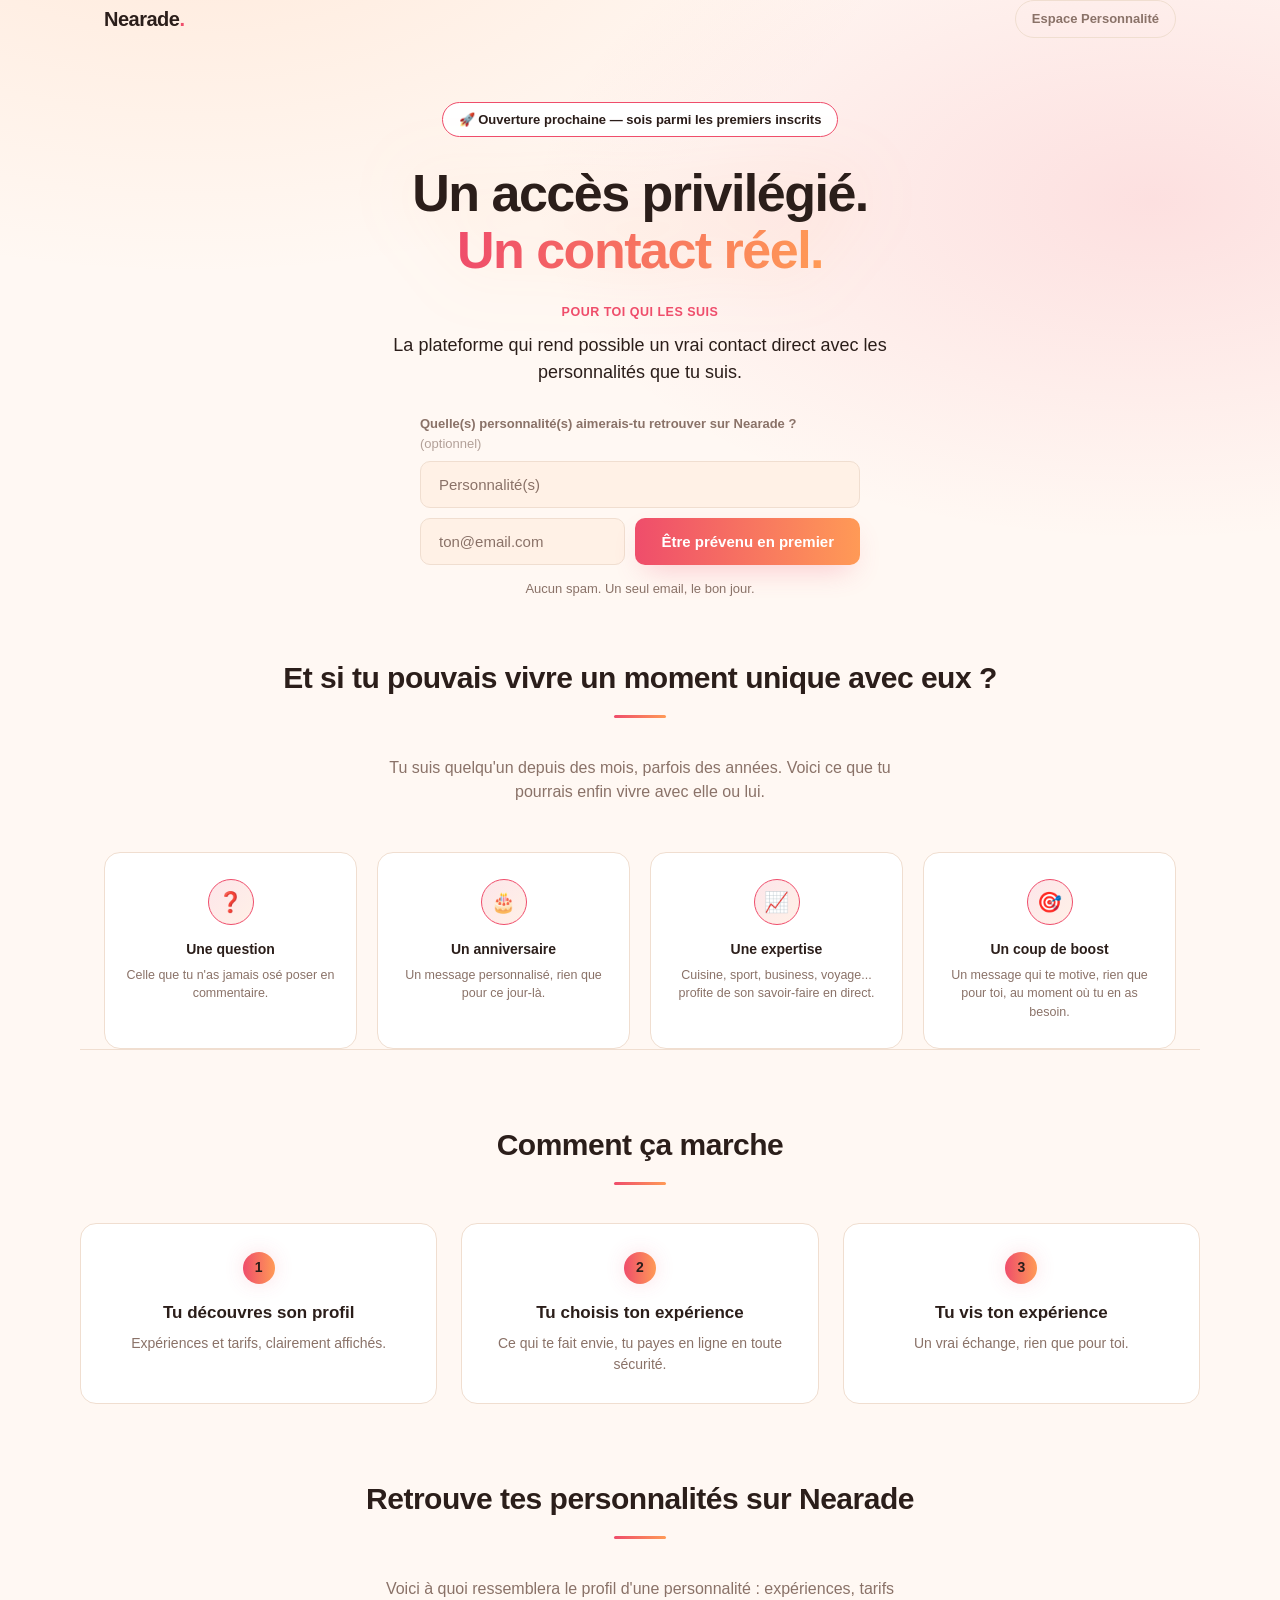
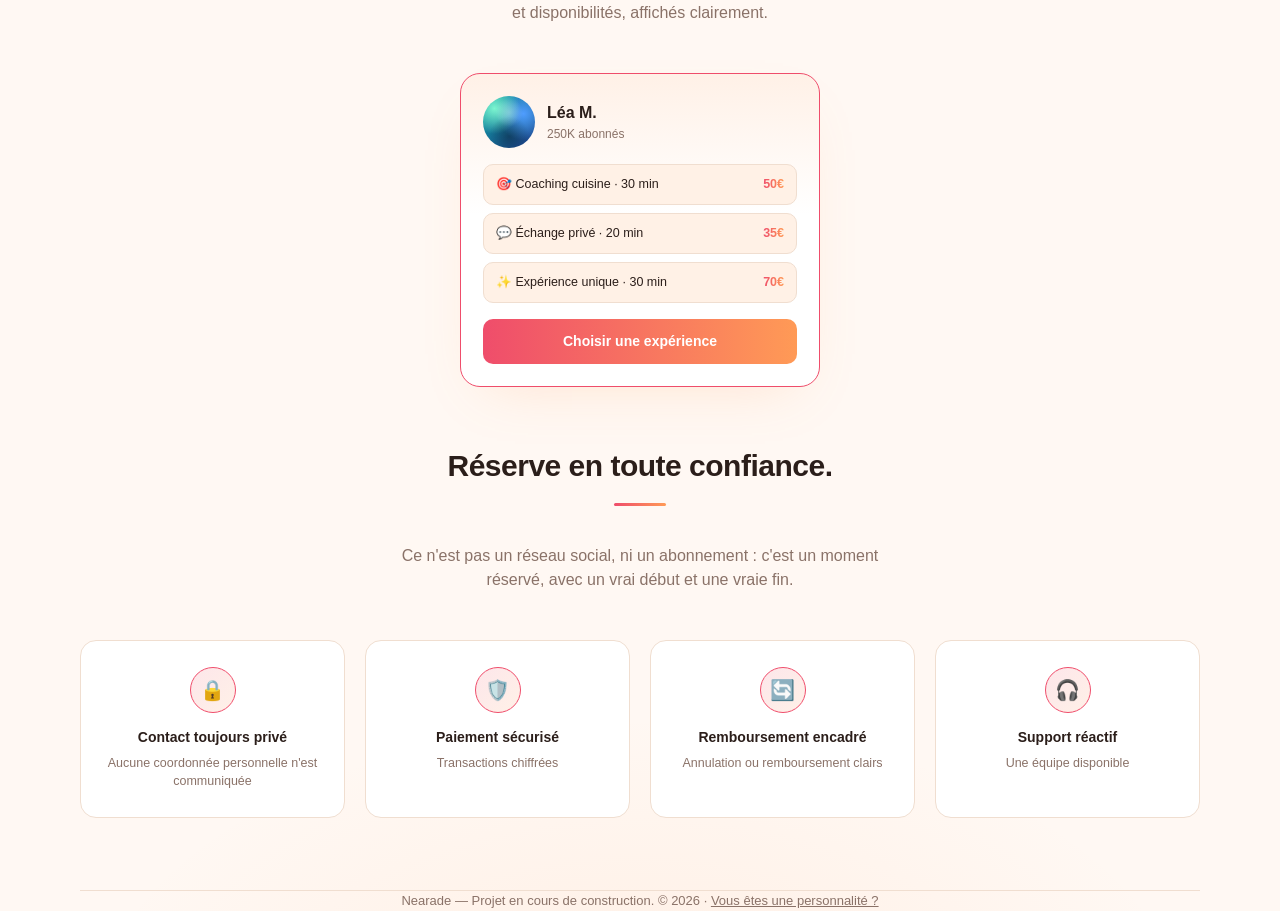
==== index.html @ 16b737bc "Nouvelle phrase explicative en tete de page Communaute : contact direct avec les personnalites, sans" ====
<!DOCTYPE html>
<html lang="fr">
<head>
<meta charset="UTF-8">
<meta name="viewport" content="width=device-width, initial-scale=1.0">
<title>Nearade — Un accès privilégié. Un contact réel.</title>
<link rel="stylesheet" href="styles.css">
</head>
<body>

<header class="wrap">
  <div class="logo">Nearade<span>.</span></div>
  <a href="pour-personnalites.html" class="header-link">Espace Personnalité</a>
</header>

<section class="hero wrap">
  <div class="hero-grid">
    <div>
      <div class="badge" id="hero-badge">🚀 Ouverture prochaine — sois parmi les premiers inscrits</div>
      <h1>Un accès privilégié.<br><span class="accent">Un contact réel.</span></h1>

      <span class="panel-kicker">Pour toi qui les suis</span>
      <p class="subtitle">La plateforme qui rend possible un vrai contact direct avec les personnalités que tu suis.</p>
      <p class="field-label">Quelle(s) personnalité(s) aimerais-tu retrouver sur Nearade ? <span style="opacity:.65;font-weight:500;">(optionnel)</span></p>
      <form class="signup" data-audience="communaute">
        <input type="text" name="personality" class="signup-wide" placeholder="Personnalité(s)">
        <input type="email" placeholder="ton@email.com" required>
        <button type="submit">Être prévenu en premier</button>
      </form>
      <div class="confirm" id="confirm-communaute">C'est noté ! On te préviendra dès l'ouverture.</div>
      <p class="form-note">Aucun spam. Un seul email, le bon jour.</p>
    </div>
  </div>
</section>

<section class="wrap">
  <h2 class="section-title">Et si tu pouvais vivre un moment unique avec eux ?</h2>
  <p class="section-sub">Tu suis quelqu'un depuis des mois, parfois des années. Voici ce que tu pourrais enfin vivre avec elle ou lui.</p>
  <div class="trust-grid trust-grid-4">
    <div class="trust-item">
      <div class="trust-icon">❓</div>
      <h4>Une question</h4>
      <p>Celle que tu n'as jamais osé poser en commentaire.</p>
    </div>
    <div class="trust-item">
      <div class="trust-icon">🎂</div>
      <h4>Un anniversaire</h4>
      <p>Un message personnalisé, rien que pour ce jour-là.</p>
    </div>
    <div class="trust-item">
      <div class="trust-icon">📈</div>
      <h4>Une expertise</h4>
      <p>Cuisine, sport, business, voyage... profite de son savoir-faire en direct.</p>
    </div>
    <div class="trust-item">
      <div class="trust-icon">🎯</div>
      <h4>Un coup de boost</h4>
      <p>Un message qui te motive, rien que pour toi, au moment où tu en as besoin.</p>
    </div>
  </div>
</section>

<section class="how wrap">
  <h2 class="section-title">Comment ça marche</h2>
  <div class="steps">
    <div class="step">
      <div class="step-num">1</div>
      <h3>Tu découvres son profil</h3>
      <p>Expériences et tarifs, clairement affichés.</p>
    </div>
    <div class="step">
      <div class="step-num">2</div>
      <h3>Tu choisis ton expérience</h3>
      <p>Ce qui te fait envie, tu payes en ligne en toute sécurité.</p>
    </div>
    <div class="step">
      <div class="step-num">3</div>
      <h3>Tu vis ton expérience</h3>
      <p>Un vrai échange, rien que pour toi.</p>
    </div>
  </div>
</section>

<section class="wrap">
  <h2 class="section-title">Retrouve tes personnalités sur Nearade</h2>
  <p class="section-sub">Voici à quoi ressemblera le profil d'une personnalité : expériences, tarifs et disponibilités, affichés clairement.</p>
  <div class="profile-card profile-card-showcase" style="max-width:360px;margin:0 auto;">
    <div class="profile-top">
      <div class="profile-avatar avatar-photo avatar-a"></div>
      <div>
        <div class="profile-name">Léa M.</div>
        <div class="profile-tag">250K abonnés</div>
      </div>
    </div>
    <div class="profile-services">
      <div class="profile-service"><span>🎯 Coaching cuisine · 30 min</span><span class="price">50€</span></div>
      <div class="profile-service"><span>💬 Échange privé · 20 min</span><span class="price">35€</span></div>
      <div class="profile-service"><span>✨ Expérience unique · 30 min</span><span class="price">70€</span></div>
    </div>
    <div class="demo-btn">Choisir une expérience</div>
  </div>
</section>

<section class="trust wrap">
  <h2 class="section-title">Réserve en toute confiance.</h2>
  <p class="section-sub">Ce n'est pas un réseau social, ni un abonnement : c'est un moment réservé, avec un vrai début et une vraie fin.</p>
  <div class="trust-grid trust-grid-4">
    <div class="trust-item">
      <div class="trust-icon">🔒</div>
      <h4>Contact toujours privé</h4>
      <p>Aucune coordonnée personnelle n'est communiquée</p>
    </div>
    <div class="trust-item">
      <div class="trust-icon">🛡️</div>
      <h4>Paiement sécurisé</h4>
      <p>Transactions chiffrées</p>
    </div>
    <div class="trust-item">
      <div class="trust-icon">🔄</div>
      <h4>Remboursement encadré</h4>
      <p>Annulation ou remboursement clairs</p>
    </div>
    <div class="trust-item">
      <div class="trust-icon">🎧</div>
      <h4>Support réactif</h4>
      <p>Une équipe disponible</p>
    </div>
  </div>
</section>

<footer class="wrap">
  Nearade — Projet en cours de construction. © 2026 · <a href="pour-personnalites.html">Vous êtes une personnalité ?</a>
</footer>

<script>
  // Compatibilité avec d'anciens liens vers l'ancien systeme d'onglets :
  // toute personnalite arrivant via ?tab=personnalite ou #personnalite
  // est redirigee vers la page qui lui est dediee.
  (function () {
    const params = new URLSearchParams(window.location.search);
    const hash = window.location.hash.replace('#', '').toLowerCase();
    const wantsTalent = ['personnalite', 'personnalité', 'talent'].includes(params.get('tab')) || ['personnalite', 'personnalité', 'talent'].includes(hash);
    if (wantsTalent) window.location.replace('pour-personnalites.html');
  })();

  // Emails envoyés vers un Google Form (réponses stockées dans une Google Sheet,
  // notification par email à chaque nouvelle inscription).
  const GOOGLE_FORM_ACTION = "https://docs.google.com/forms/d/e/1FAIpQLSdVNce5n4VydIMprrXnOl7bcdYPAIwErjkWQlhPjv7h3YHFcg/formResponse";
  const GOOGLE_FORM_EMAIL_FIELD = "entry.680707710";
  const GOOGLE_FORM_PERSONALITY_FIELD = "entry.763590563";

  document.querySelectorAll('form.signup').forEach(form => {
    form.addEventListener('submit', (e) => {
      e.preventDefault();
      const audience = form.dataset.audience;
      const emailInput = form.querySelector('input[type="email"]');
      const email = emailInput ? emailInput.value : '';
      const personalityInput = form.querySelector('input[name="personality"]');
      const personality = personalityInput ? personalityInput.value.trim() : '';

      if (email) {
        const data = new FormData();
        data.append(GOOGLE_FORM_EMAIL_FIELD, email);
        if (personality) data.append(GOOGLE_FORM_PERSONALITY_FIELD, personality);
        // mode "no-cors" : Google Forms n'autorise pas la lecture de la réponse
        // depuis un autre domaine, mais l'envoi et l'enregistrement fonctionnent.
        fetch(GOOGLE_FORM_ACTION, {
          method: 'POST',
          mode: 'no-cors',
          body: data
        }).catch(() => {
          // Silencieux : même en cas d'erreur réseau, on ne bloque pas l'utilisateur.
        });
      }

      form.style.display = 'none';
      document.getElementById('confirm-' + audience).style.display = 'block';
    });
  });
</script>

</body>
</html>
---- styles.css ----
:root{
  --bg:#fff8f3;
  --bg-soft:#fff1e6;
  --card:#ffffff;
  --text:#2b1e1a;
  --text-muted:#8a7268;
  --accent:#ef4d6b;
  --accent-2:#ff9a56;
  --border:#f0ded0;
}
*{box-sizing:border-box;margin:0;padding:0;}
body{
  font-family:-apple-system,BlinkMacSystemFont,"Segoe UI",Roboto,Helvetica,Arial,sans-serif;
  background:
    radial-gradient(720px 400px at 15% -5%, rgba(255,154,86,.16), transparent),
    radial-gradient(620px 340px at 90% 8%, rgba(239,77,107,.14), transparent),
    radial-gradient(560px 320px at 50% 105%, rgba(255,154,86,.10), transparent),
    var(--bg);
  color:var(--text);
  line-height:1.5;
}
a{color:inherit;}
.wrap{max-width:1120px;margin:0 auto;padding:0 24px;}

header{
  padding:26px 0;
  display:flex;
  align-items:center;
  justify-content:space-between;
}
.logo{font-weight:800;font-size:20px;letter-spacing:-0.5px;}
.logo span{color:var(--accent);}
.logo a{text-decoration:none;}
.header-link{
  font-size:13px;
  font-weight:600;
  color:var(--text-muted);
  border:1px solid var(--border);
  padding:8px 16px;
  border-radius:999px;
  text-decoration:none;
  transition:border-color .15s ease, color .15s ease;
}
.header-link:hover{border-color:var(--accent);color:var(--text);}

.hero{
  padding:64px 0 56px;
}
.hero-grid{
  max-width:640px;
  margin:0 auto;
  text-align:center;
}
.badge{
  display:inline-block;
  background:var(--card);
  border:1px solid var(--accent);
  color:var(--text);
  font-weight:600;
  font-size:13px;
  padding:7px 16px;
  border-radius:999px;
  margin-bottom:28px;
  animation:pulseGlow 2.6s ease-in-out infinite;
}
@keyframes pulseGlow{
  0%,100%{box-shadow:0 0 0 0 rgba(239,77,107,.35);}
  50%{box-shadow:0 0 0 9px rgba(239,77,107,0);}
}
h1{
  font-size:52px;
  font-weight:800;
  letter-spacing:-1.5px;
  line-height:1.1;
  margin-bottom:20px;
  filter:drop-shadow(0 0 34px rgba(255,154,86,.2));
}
h1 .accent{
  background:linear-gradient(90deg,var(--accent),var(--accent-2));
  -webkit-background-clip:text;
  background-clip:text;
  color:transparent;
}
.subtitle{
  font-size:18px;
  font-weight:500;
  color:var(--text);
  max-width:520px;
  margin:0 auto 28px;
}
.subtitle strong{
  font-weight:800;
  background:linear-gradient(90deg,var(--accent),var(--accent-2));
  -webkit-background-clip:text;
  background-clip:text;
  color:transparent;
}
.hero-note{
  font-size:13px;
  color:var(--text-muted);
  max-width:440px;
  margin:0 auto 24px;
}
.pitch-line{
  font-size:15px;
  font-weight:700;
  color:var(--text);
  max-width:460px;
  margin:0 auto 18px;
}
.hero-tagline{
  font-style:italic;
  font-size:15.5px;
  color:var(--text-muted);
  max-width:480px;
  margin:0 auto 26px;
}
.field-label{
  font-size:13px;
  font-weight:600;
  color:var(--text-muted);
  max-width:440px;
  margin:0 auto 8px;
  text-align:left;
}
.section-stat{
  padding:0 0 64px;
  text-align:center;
}
.revenue-disclaimer{
  text-align:center;
  color:var(--text-muted);
  font-size:11.5px;
  margin-top:10px;
}
.revenue-label{
  text-align:center;
  color:var(--text-muted);
  font-size:12.5px;
  font-weight:700;
  text-transform:uppercase;
  letter-spacing:.5px;
  margin-bottom:14px;
}
.panel-kicker{
  display:inline-block;
  font-size:12.5px;
  font-weight:700;
  text-transform:uppercase;
  letter-spacing:.5px;
  color:var(--accent);
  margin-bottom:10px;
}

.tabs{
  display:inline-flex;
  background:var(--card);
  border:1px solid var(--border);
  border-radius:999px;
  padding:4px;
  margin-bottom:24px;
}
.tab-btn{
  border:none;
  background:transparent;
  color:var(--text-muted);
  font-size:14px;
  font-weight:600;
  padding:10px 22px;
  border-radius:999px;
  cursor:pointer;
  transition:all .2s;
}
.tab-btn.active{
  background:linear-gradient(90deg,var(--accent),var(--accent-2));
  color:#fff;
  box-shadow:0 8px 22px -8px rgba(239,77,107,.35);
}

.panel{display:none;}
.panel.active{display:block;}

/* Sections entières gérées par audience (Communauté / Personnalité) */
.audience-section{display:none;}
.audience-section.active{display:block;}

.value-cols.single{
  grid-template-columns:1fr;
  max-width:560px;
  margin-left:auto;
  margin-right:auto;
}

.trust-grid.trust-grid-4{grid-template-columns:repeat(4,1fr);}
.trust-grid.trust-grid-3{grid-template-columns:repeat(3,1fr);}
@media (max-width:820px){
  .trust-grid.trust-grid-3{grid-template-columns:1fr;}
}

.usecase-chips{
  display:flex;
  flex-wrap:wrap;
  justify-content:center;
  gap:8px;
  max-width:440px;
  margin:0 auto 22px;
}

.revenue-example{
  max-width:400px;
  margin:0 auto 24px;
  display:flex;
  flex-direction:column;
  align-items:center;
  gap:2px;
  background:
    linear-gradient(var(--card), var(--card)) padding-box,
    linear-gradient(90deg,var(--accent),var(--accent-2)) border-box;
  border:1.5px solid transparent;
  border-radius:16px;
  padding:18px 24px;
  box-shadow:0 16px 40px -18px rgba(239,77,107,.3);
}
.revenue-example span{font-size:12.5px;color:var(--text-muted);}
.revenue-example strong{
  font-size:30px;
  font-weight:800;
  letter-spacing:-.5px;
  background:linear-gradient(90deg,var(--accent),var(--accent-2));
  -webkit-background-clip:text;
  background-clip:text;
  color:transparent;
}

.offer-badge{
  display:inline-block;
  background:linear-gradient(90deg, rgba(239,77,107,.14), rgba(255,154,86,.14));
  border:1.5px solid var(--accent);
  color:var(--text);
  font-weight:800;
  font-size:14.5px;
  padding:10px 20px;
  border-radius:999px;
  box-shadow:0 10px 28px -12px rgba(239,77,107,.32);
}

form.signup{
  display:flex;
  gap:10px;
  max-width:440px;
  margin:0 auto;
  flex-wrap:wrap;
  justify-content:center;
}
form.signup input[type="email"],
form.signup input[type="text"]{
  flex:1;
  min-width:180px;
  padding:14px 18px;
  border-radius:10px;
  border:1px solid var(--border);
  background:var(--bg-soft);
  color:var(--text);
  font-size:15px;
  transition:border-color .15s ease, box-shadow .15s ease;
}
form.signup input::placeholder{color:var(--text-muted);}
form.signup input.signup-wide{flex:1 1 100%;}
form.signup input:focus{
  outline:none;
  border-color:var(--accent);
  box-shadow:0 0 0 3px rgba(239,77,107,.16);
}
form.signup button{
  padding:14px 26px;
  border-radius:10px;
  border:none;
  background:linear-gradient(90deg,var(--accent),var(--accent-2));
  color:#fff;
  font-weight:700;
  font-size:15px;
  cursor:pointer;
  white-space:nowrap;
  box-shadow:0 12px 30px -10px rgba(239,77,107,.32);
  transition:transform .15s ease, box-shadow .15s ease, filter .15s ease;
}
form.signup button:hover{
  filter:brightness(1.1);
  transform:translateY(-2px);
  box-shadow:0 16px 38px -10px rgba(239,77,107,.4);
}
.form-note{
  font-size:13px;
  color:var(--text-muted);
  margin-top:14px;
}
.confirm{
  display:none;
  max-width:440px;
  margin:0 auto;
  text-align:left;
  background:var(--card);
  border:1px solid var(--border);
  border-radius:12px;
  padding:18px 22px;
  font-size:15px;
}

/* Abstract "photo" avatars — stand in for real profile pictures */
.avatar-photo{
  position:relative;
  border-radius:50%;
  flex-shrink:0;
  background-size:cover;
}
.avatar-a{background:
  radial-gradient(circle at 50% 32%, rgba(255,255,255,.28) 0%, transparent 32%),
  radial-gradient(circle at 50% 78%, rgba(0,0,0,.32) 0%, transparent 42%),
  radial-gradient(circle at 22% 24%, #7cf5d0 0%, transparent 45%),
  radial-gradient(circle at 78% 34%, #4f9dff 0%, transparent 50%),
  linear-gradient(135deg,#0ea5a5,#1e3a8a);
}
.avatar-b{background:
  radial-gradient(circle at 50% 32%, rgba(255,255,255,.28) 0%, transparent 32%),
  radial-gradient(circle at 50% 78%, rgba(0,0,0,.32) 0%, transparent 42%),
  radial-gradient(circle at 28% 26%, #ffd166 0%, transparent 45%),
  radial-gradient(circle at 74% 68%, #ff5c8a 0%, transparent 55%),
  linear-gradient(135deg,#ff8a5c,#ff5c8a);
}
.avatar-c{background:
  radial-gradient(circle at 50% 32%, rgba(255,255,255,.28) 0%, transparent 32%),
  radial-gradient(circle at 50% 78%, rgba(0,0,0,.32) 0%, transparent 42%),
  radial-gradient(circle at 24% 28%, #c084fc 0%, transparent 45%),
  radial-gradient(circle at 76% 66%, #fbbf24 0%, transparent 50%),
  linear-gradient(135deg,#7c5cff,#c084fc);
}
.avatar-d{background:
  radial-gradient(circle at 50% 32%, rgba(255,255,255,.28) 0%, transparent 32%),
  radial-gradient(circle at 50% 78%, rgba(0,0,0,.32) 0%, transparent 42%),
  radial-gradient(circle at 28% 24%, #6ee7b7 0%, transparent 45%),
  radial-gradient(circle at 72% 70%, #34d399 0%, transparent 55%),
  linear-gradient(135deg,#10b981,#34d399);
}
.platform-dot{
  position:absolute;
  bottom:-3px;right:-3px;
  width:22px;height:22px;
  border-radius:50%;
  background:var(--bg-soft);
  border:2px solid var(--card);
  display:flex;align-items:center;justify-content:center;
  font-size:11px;
}
section.how{
  padding:72px 0;
  border-top:1px solid var(--border);
}
section.build{
  padding:72px 0;
  border-top:1px solid var(--border);
}
.section-title{
  position:relative;
  text-align:center;
  font-size:30px;
  font-weight:800;
  letter-spacing:-0.5px;
  margin-bottom:38px;
  padding-bottom:18px;
}
.section-title::after{
  content:"";
  position:absolute;
  bottom:0;left:50%;
  transform:translateX(-50%);
  width:52px;height:3px;
  border-radius:3px;
  background:linear-gradient(90deg,var(--accent),var(--accent-2));
}
.section-sub{
  text-align:center;
  color:var(--text-muted);
  max-width:520px;
  margin:0 auto 48px;
}
.steps{
  display:grid;
  grid-template-columns:repeat(3,1fr);
  gap:24px;
}
.steps.steps-4{
  grid-template-columns:repeat(2,1fr);
}
.step{
  position:relative;
  overflow:hidden;
  text-align:center;
  background:var(--card);
  border:1px solid var(--border);
  border-radius:16px;
  padding:28px 24px;
  transition:transform .2s ease, box-shadow .2s ease, border-color .2s ease;
}
.step::before{
  content:"";
  position:absolute;
  top:0;left:0;right:0;height:3px;
  background:linear-gradient(90deg,var(--accent),var(--accent-2));
  opacity:0;
  transition:opacity .2s ease;
}
.step:hover{
  transform:translateY(-5px);
  border-color:var(--accent);
  box-shadow:0 20px 45px -22px rgba(255,154,86,.28);
}
.step:hover::before{opacity:1;}
.step-num{
  width:32px;height:32px;
  border-radius:50%;
  background:linear-gradient(90deg,var(--accent),var(--accent-2));
  display:flex;align-items:center;justify-content:center;
  font-weight:700;font-size:14px;
  margin:0 auto 16px;
  box-shadow:0 0 22px -4px rgba(239,77,107,.3);
}
.step h3{font-size:17px;margin-bottom:8px;}
.step p{color:var(--text-muted);font-size:14px;}

section.platforms{
  padding:72px 0;
  border-top:1px solid var(--border);
}
.platform-badges{
  display:flex;
  flex-wrap:wrap;
  justify-content:center;
  gap:10px;
  margin-bottom:44px;
}
.platform-badge{
  background:var(--card);
  border:1px solid var(--border);
  color:var(--text-muted);
  font-size:13px;
  font-weight:600;
  padding:8px 16px;
  border-radius:999px;
  transition:transform .15s ease, border-color .15s ease, color .15s ease;
}
.platform-badge:hover{
  transform:translateY(-2px);
  border-color:var(--accent);
  color:var(--text);
}
.profile-grid{
  display:grid;
  grid-template-columns:repeat(3,1fr);
  gap:20px;
}
.profile-card{
  background:var(--card);
  border:1px solid var(--border);
  border-radius:20px;
  padding:22px;
}
.profile-top{display:flex;align-items:center;gap:12px;margin-bottom:16px;}
.profile-avatar{
  width:52px;height:52px;
}
.profile-name{font-weight:800;font-size:16px;}
.profile-tag{color:var(--text-muted);font-size:12px;}
.profile-platforms{
  display:flex;
  flex-direction:column;
  gap:7px;
  margin-bottom:16px;
  padding-bottom:16px;
  border-bottom:1px solid var(--border);
}
.platform-row{
  display:flex;
  justify-content:space-between;
  align-items:center;
  font-size:12px;
}
.platform-row .p-net{
  display:flex;align-items:center;gap:6px;
  color:var(--text);font-weight:600;
}
.platform-row .p-count{color:var(--text-muted);}
.profile-services{display:flex;flex-direction:column;gap:8px;}
.profile-service{
  display:flex;justify-content:space-between;
  background:var(--bg-soft);
  border:1px solid var(--border);
  border-radius:10px;
  padding:10px 12px;
  font-size:12.5px;
}
.profile-service .price{font-weight:700;}
.demo-btn{
  margin-top:16px;
  text-align:center;
  padding:12px 20px;
  border-radius:10px;
  background:linear-gradient(90deg,var(--accent),var(--accent-2));
  color:#fff;
  font-weight:700;
  font-size:14px;
}
.profile-card-showcase{
  border:1px solid var(--accent);
  background:linear-gradient(180deg, rgba(255,154,86,.08), var(--card) 45%);
  box-shadow:0 22px 55px -28px rgba(255,154,86,.25);
}
.profile-card-showcase .profile-service .price{
  background:linear-gradient(90deg,var(--accent),var(--accent-2));
  -webkit-background-clip:text;
  background-clip:text;
  color:transparent;
}

section.value{
  padding:72px 0;
  border-top:1px solid var(--border);
}
.value-cols{
  display:grid;
  grid-template-columns:1fr 1fr;
  gap:24px;
  margin-bottom:24px;
}
.value-col{
  background:var(--card);
  border:1px solid var(--border);
  border-radius:16px;
  padding:28px;
}
.value-col.highlight{
  border:1px solid var(--accent);
  background:linear-gradient(180deg, rgba(239,77,107,.07), var(--card) 40%);
  box-shadow:0 22px 55px -28px rgba(239,77,107,.24);
}
.value-col > h3{
  font-size:19px;
  margin-bottom:20px;
  display:flex;
  align-items:center;
  gap:10px;
}
.icon-grid{
  display:grid;
  grid-template-columns:1fr 1fr;
  gap:16px;
}
.icon-item{
  background:var(--bg-soft);
  border:1px solid var(--border);
  border-radius:12px;
  padding:16px;
}
.icon-circle{
  width:38px;height:38px;
  border-radius:10px;
  background:linear-gradient(135deg,var(--accent),var(--accent-2));
  display:flex;align-items:center;justify-content:center;
  font-size:18px;
  margin-bottom:10px;
}
.icon-item h4{font-size:14px;margin-bottom:4px;}
.icon-item p{font-size:12.5px;color:var(--text-muted);}

.pain-list{
  list-style:none;
  display:flex;
  flex-direction:column;
  gap:10px;
}
.pain-list li{
  padding:10px 14px;
  background:var(--bg-soft);
  border:1px solid var(--border);
  border-radius:10px;
  font-size:13.5px;
  color:var(--text-muted);
}
.pain-list.good li{
  color:var(--text);
  border-color:var(--accent);
  font-weight:600;
}

section.trust{
  padding:56px 0 72px;
}
.trust-grid{
  display:grid;
  grid-template-columns:repeat(3,1fr);
  gap:20px;
}
.trust-item{
  position:relative;
  overflow:hidden;
  text-align:center;
  padding:26px 18px;
  background:var(--card);
  border:1px solid var(--border);
  border-radius:16px;
  transition:transform .2s ease, box-shadow .2s ease, border-color .2s ease;
}
.trust-item::before{
  content:"";
  position:absolute;
  top:0;left:0;right:0;height:3px;
  background:linear-gradient(90deg,var(--accent),var(--accent-2));
  opacity:0;
  transition:opacity .2s ease;
}
.trust-item:hover{
  transform:translateY(-5px);
  border-color:var(--accent);
  box-shadow:0 20px 45px -22px rgba(255,154,86,.28);
}
.trust-item:hover::before{opacity:1;}
.trust-icon{
  width:46px;height:46px;
  border-radius:50%;
  background:linear-gradient(135deg, rgba(239,77,107,.14), rgba(255,154,86,.14));
  border:1px solid var(--accent);
  display:flex;align-items:center;justify-content:center;
  font-size:20px;
  margin:0 auto 14px;
}
.trust-item h4{font-size:14px;margin-bottom:6px;}
.trust-item p{font-size:12.5px;color:var(--text-muted);}

footer{
  padding:48px 0;
  border-top:1px solid var(--border);
  text-align:center;
  color:var(--text-muted);
  font-size:13px;
}
footer a{color:var(--text-muted);text-decoration:underline;}

@media (max-width:820px){
  h1{font-size:36px;}
  .steps{grid-template-columns:1fr;}
  .steps.steps-4{grid-template-columns:1fr;}
  .value-cols{grid-template-columns:1fr;}
  .icon-grid{grid-template-columns:1fr;}
  .trust-grid{grid-template-columns:1fr 1fr;}
  .trust-grid.trust-grid-4{grid-template-columns:1fr 1fr;}
  .profile-grid{grid-template-columns:1fr;}
}
@media (max-width:480px){
  .trust-grid.trust-grid-4{grid-template-columns:1fr;}
}
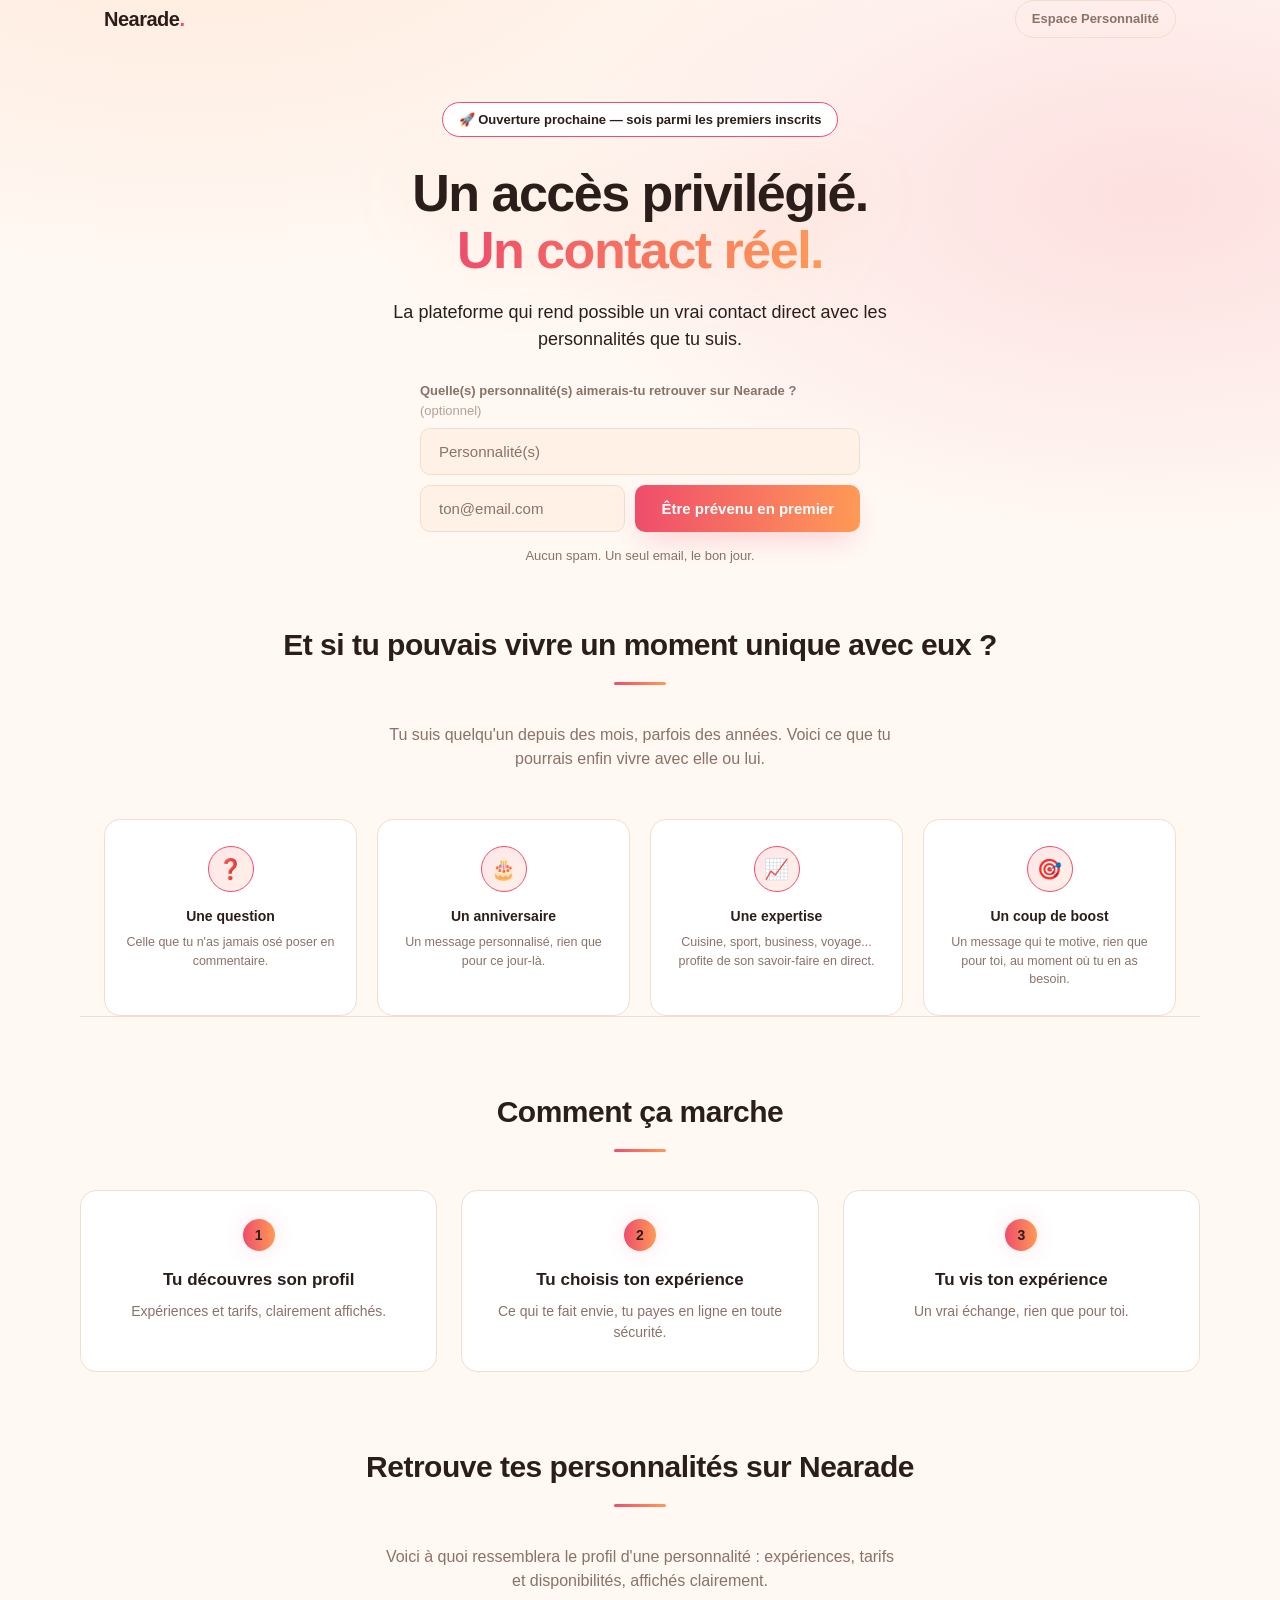
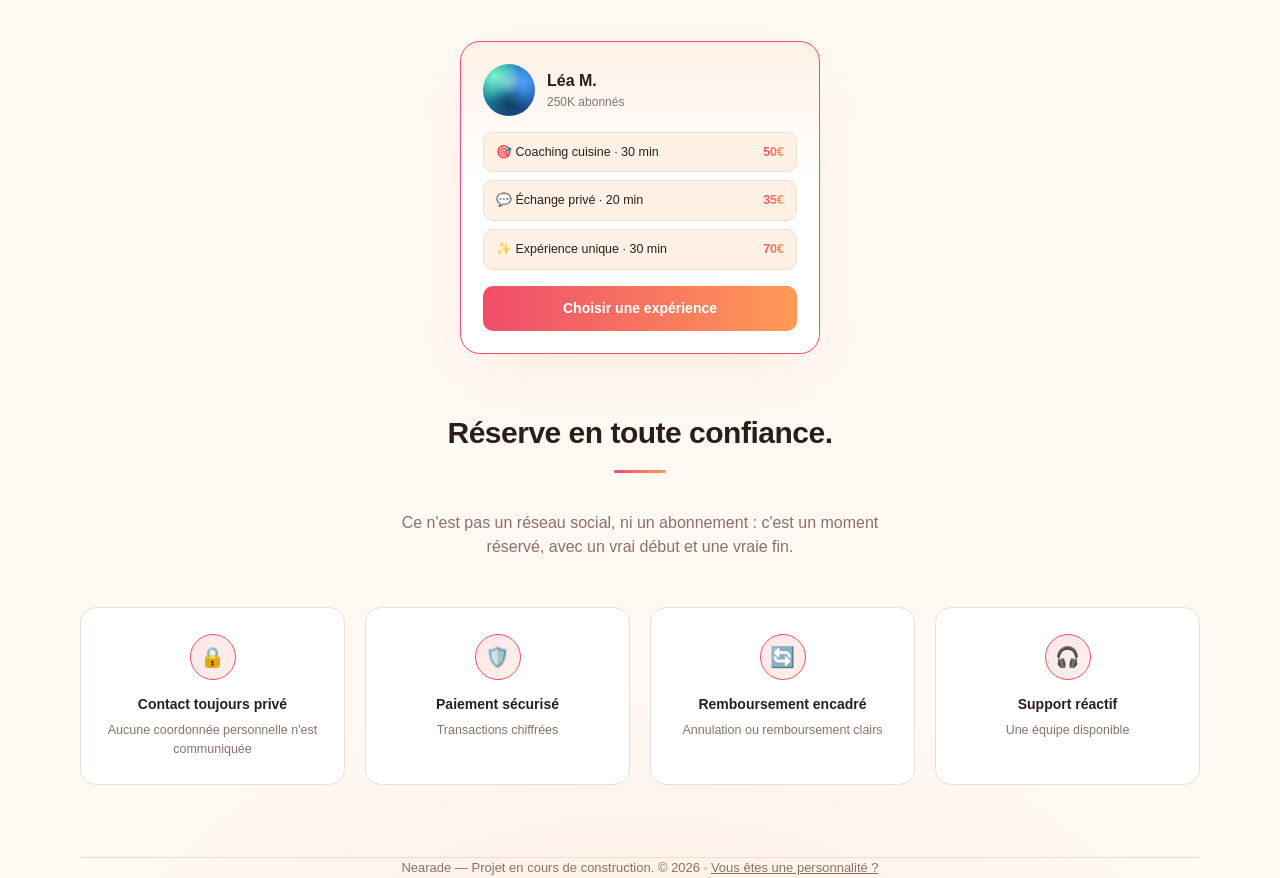
==== commit f6843570: "Suppression du kicker 'Pour toi qui les suis', devenu redondant avec la nouvelle phrase explicative" ====
--- a/index.html
+++ b/index.html
@@ -19,7 +19,6 @@
       <div class="badge" id="hero-badge">🚀 Ouverture prochaine — sois parmi les premiers inscrits</div>
       <h1>Un accès privilégié.<br><span class="accent">Un contact réel.</span></h1>
 
-      <span class="panel-kicker">Pour toi qui les suis</span>
       <p class="subtitle">La plateforme qui rend possible un vrai contact direct avec les personnalités que tu suis.</p>
       <p class="field-label">Quelle(s) personnalité(s) aimerais-tu retrouver sur Nearade ? <span style="opacity:.65;font-weight:500;">(optionnel)</span></p>
       <form class="signup" data-audience="communaute">
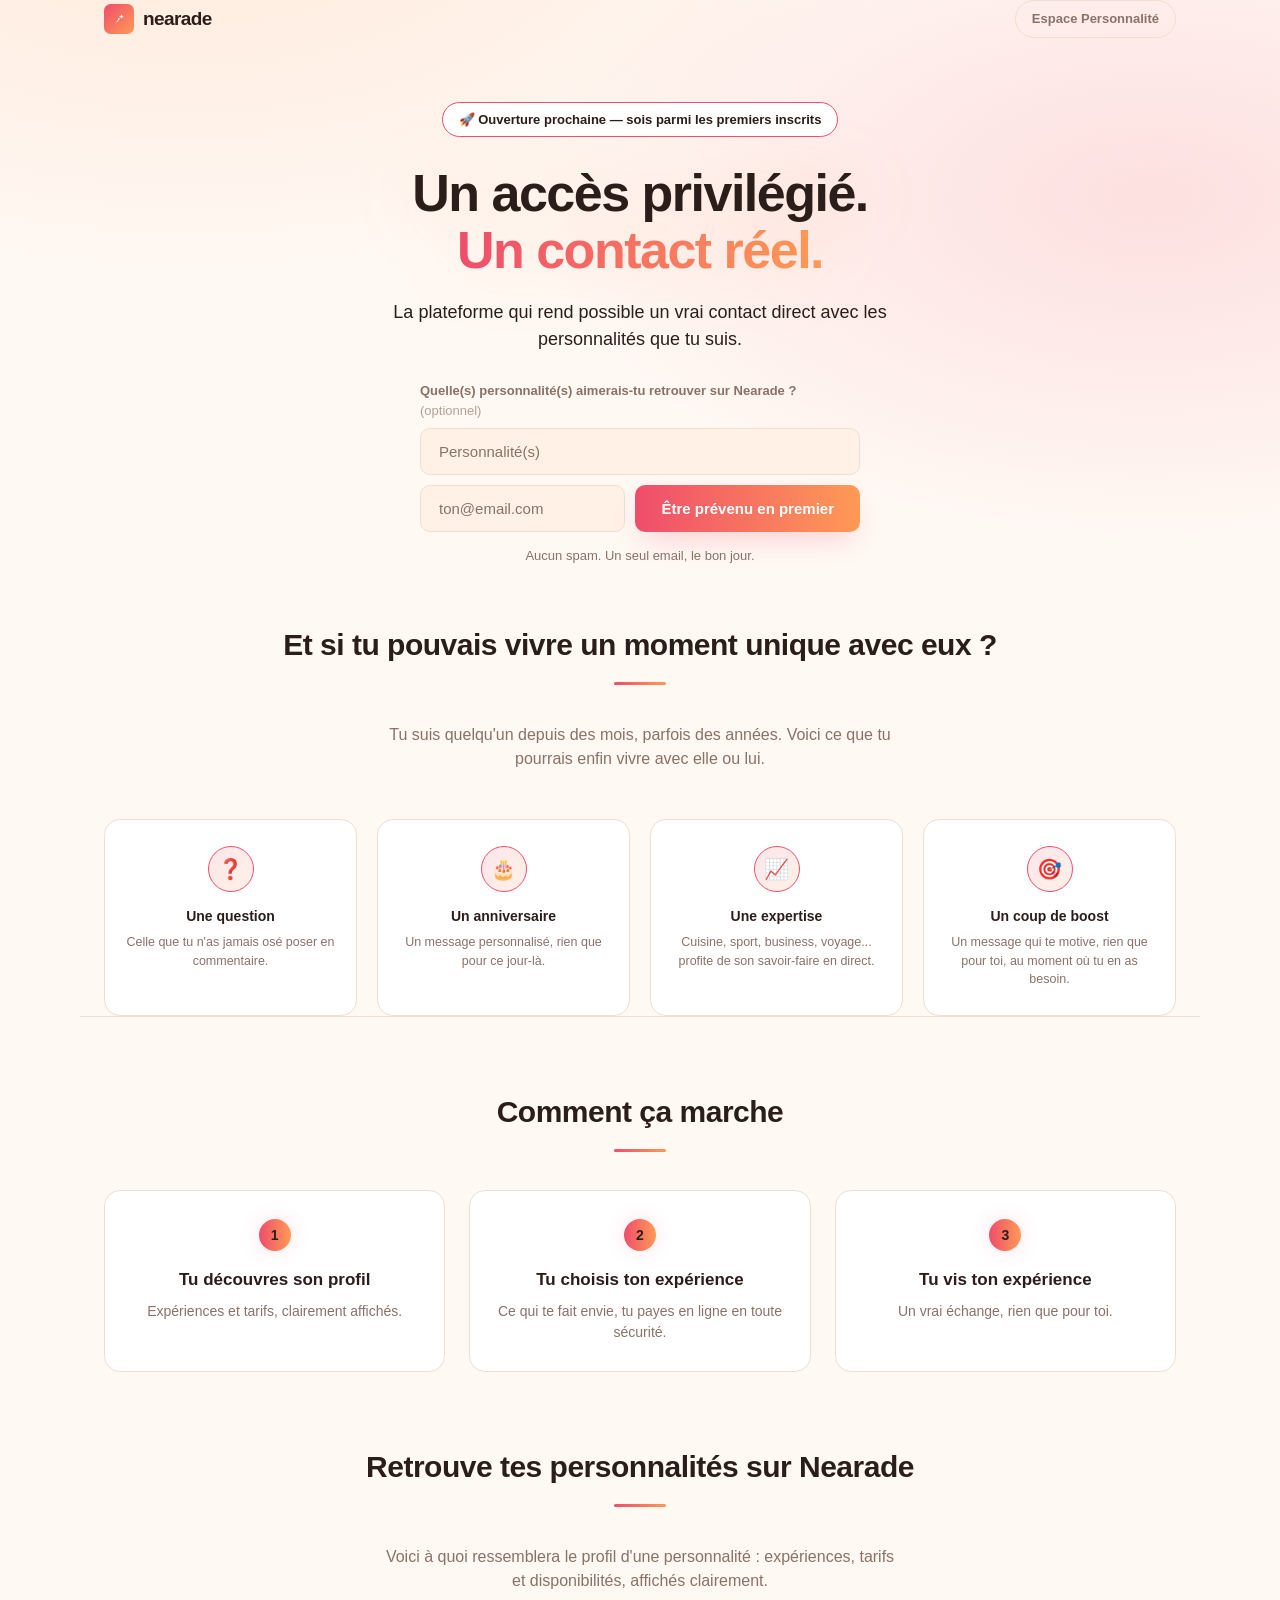
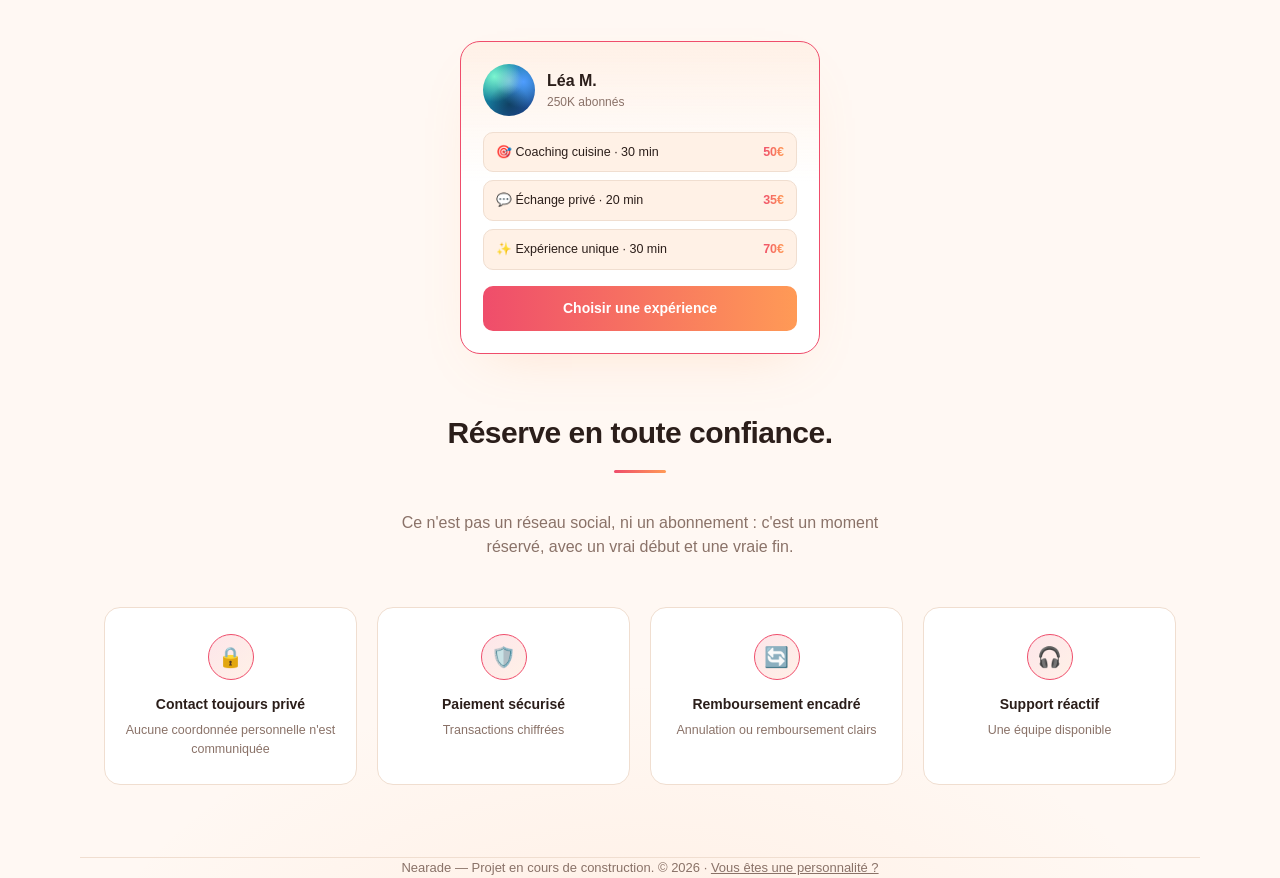
==== commit e0fae164: "Mise a jour identite visuelle: logo (icone etincelle + wordmark) dans le header, favicon SVG/ICO/app" ====
--- a/index.html
+++ b/index.html
@@ -4,12 +4,18 @@
 <meta charset="UTF-8">
 <meta name="viewport" content="width=device-width, initial-scale=1.0">
 <title>Nearade — Un accès privilégié. Un contact réel.</title>
+<link rel="icon" type="image/svg+xml" href="favicon.svg">
+<link rel="icon" type="image/x-icon" href="favicon.ico">
+<link rel="apple-touch-icon" href="apple-touch-icon.png">
 <link rel="stylesheet" href="styles.css">
 </head>
 <body>
 
 <header class="wrap">
-  <div class="logo">Nearade<span>.</span></div>
+  <div class="logo">
+    <span class="logo-icon" aria-hidden="true"><svg viewBox="0 0 100 100"><path d="M 16.00 86.00 Q 40.00 71.40 55.34 49.01 L 48.66 42.99 Q 40.00 71.40 16.00 86.00 Z" fill="#fff"/><path d="M 76.87 37.81 Q 65.81 38.40 62.19 48.87 Q 61.60 37.81 51.13 34.19 Q 62.19 33.60 65.81 23.13 Q 66.40 34.19 76.87 37.81 Z" fill="#fff"/></svg></span>
+    <span class="logo-word">nearade</span>
+  </div>
   <a href="pour-personnalites.html" class="header-link">Espace Personnalité</a>
 </header>
 
--- a/styles.css
+++ b/styles.css
@@ -23,14 +23,36 @@
 .wrap{max-width:1120px;margin:0 auto;padding:0 24px;}
 
 header{
-  padding:26px 0;
+  padding-top:26px;
+  padding-bottom:26px;
   display:flex;
   align-items:center;
   justify-content:space-between;
 }
-.logo{font-weight:800;font-size:20px;letter-spacing:-0.5px;}
-.logo span{color:var(--accent);}
-.logo a{text-decoration:none;}
+.logo{
+  display:flex;
+  align-items:center;
+  gap:9px;
+  text-decoration:none;
+}
+.logo-icon{
+  width:30px;
+  height:30px;
+  flex-shrink:0;
+  border-radius:22%;
+  background:linear-gradient(135deg,var(--accent),var(--accent-2));
+  display:flex;
+  align-items:center;
+  justify-content:center;
+  padding:6px;
+}
+.logo-icon svg{width:100%;height:100%;display:block;}
+.logo-word{
+  font-weight:800;
+  font-size:19px;
+  letter-spacing:-0.6px;
+  color:var(--text);
+}
 .header-link{
   font-size:13px;
   font-weight:600;
@@ -44,7 +66,8 @@
 .header-link:hover{border-color:var(--accent);color:var(--text);}
 
 .hero{
-  padding:64px 0 56px;
+  padding-top:64px;
+  padding-bottom:56px;
 }
 .hero-grid{
   max-width:640px;
@@ -124,7 +147,7 @@
   text-align:left;
 }
 .section-stat{
-  padding:0 0 64px;
+  padding-bottom:64px;
   text-align:center;
 }
 .revenue-disclaimer{
@@ -352,11 +375,13 @@
   font-size:11px;
 }
 section.how{
-  padding:72px 0;
+  padding-top:72px;
+  padding-bottom:72px;
   border-top:1px solid var(--border);
 }
 section.build{
-  padding:72px 0;
+  padding-top:72px;
+  padding-bottom:72px;
   border-top:1px solid var(--border);
 }
 .section-title{
@@ -428,7 +453,8 @@
 .step p{color:var(--text-muted);font-size:14px;}
 
 section.platforms{
-  padding:72px 0;
+  padding-top:72px;
+  padding-bottom:72px;
   border-top:1px solid var(--border);
 }
 .platform-badges{
@@ -522,7 +548,8 @@
 }
 
 section.value{
-  padding:72px 0;
+  padding-top:72px;
+  padding-bottom:72px;
   border-top:1px solid var(--border);
 }
 .value-cols{
@@ -592,7 +619,8 @@
 }
 
 section.trust{
-  padding:56px 0 72px;
+  padding-top:56px;
+  padding-bottom:72px;
 }
 .trust-grid{
   display:grid;
@@ -653,6 +681,15 @@
   .trust-grid{grid-template-columns:1fr 1fr;}
   .trust-grid.trust-grid-4{grid-template-columns:1fr 1fr;}
   .profile-grid{grid-template-columns:1fr;}
+
+  header{padding-top:16px;padding-bottom:16px;}
+  .hero{padding-top:28px;padding-bottom:32px;}
+  .badge{margin-bottom:18px;}
+  section.how,
+  section.build,
+  section.platforms,
+  section.value{padding-top:44px;padding-bottom:44px;}
+  section.trust{padding-top:36px;padding-bottom:48px;}
 }
 @media (max-width:480px){
   .trust-grid.trust-grid-4{grid-template-columns:1fr;}
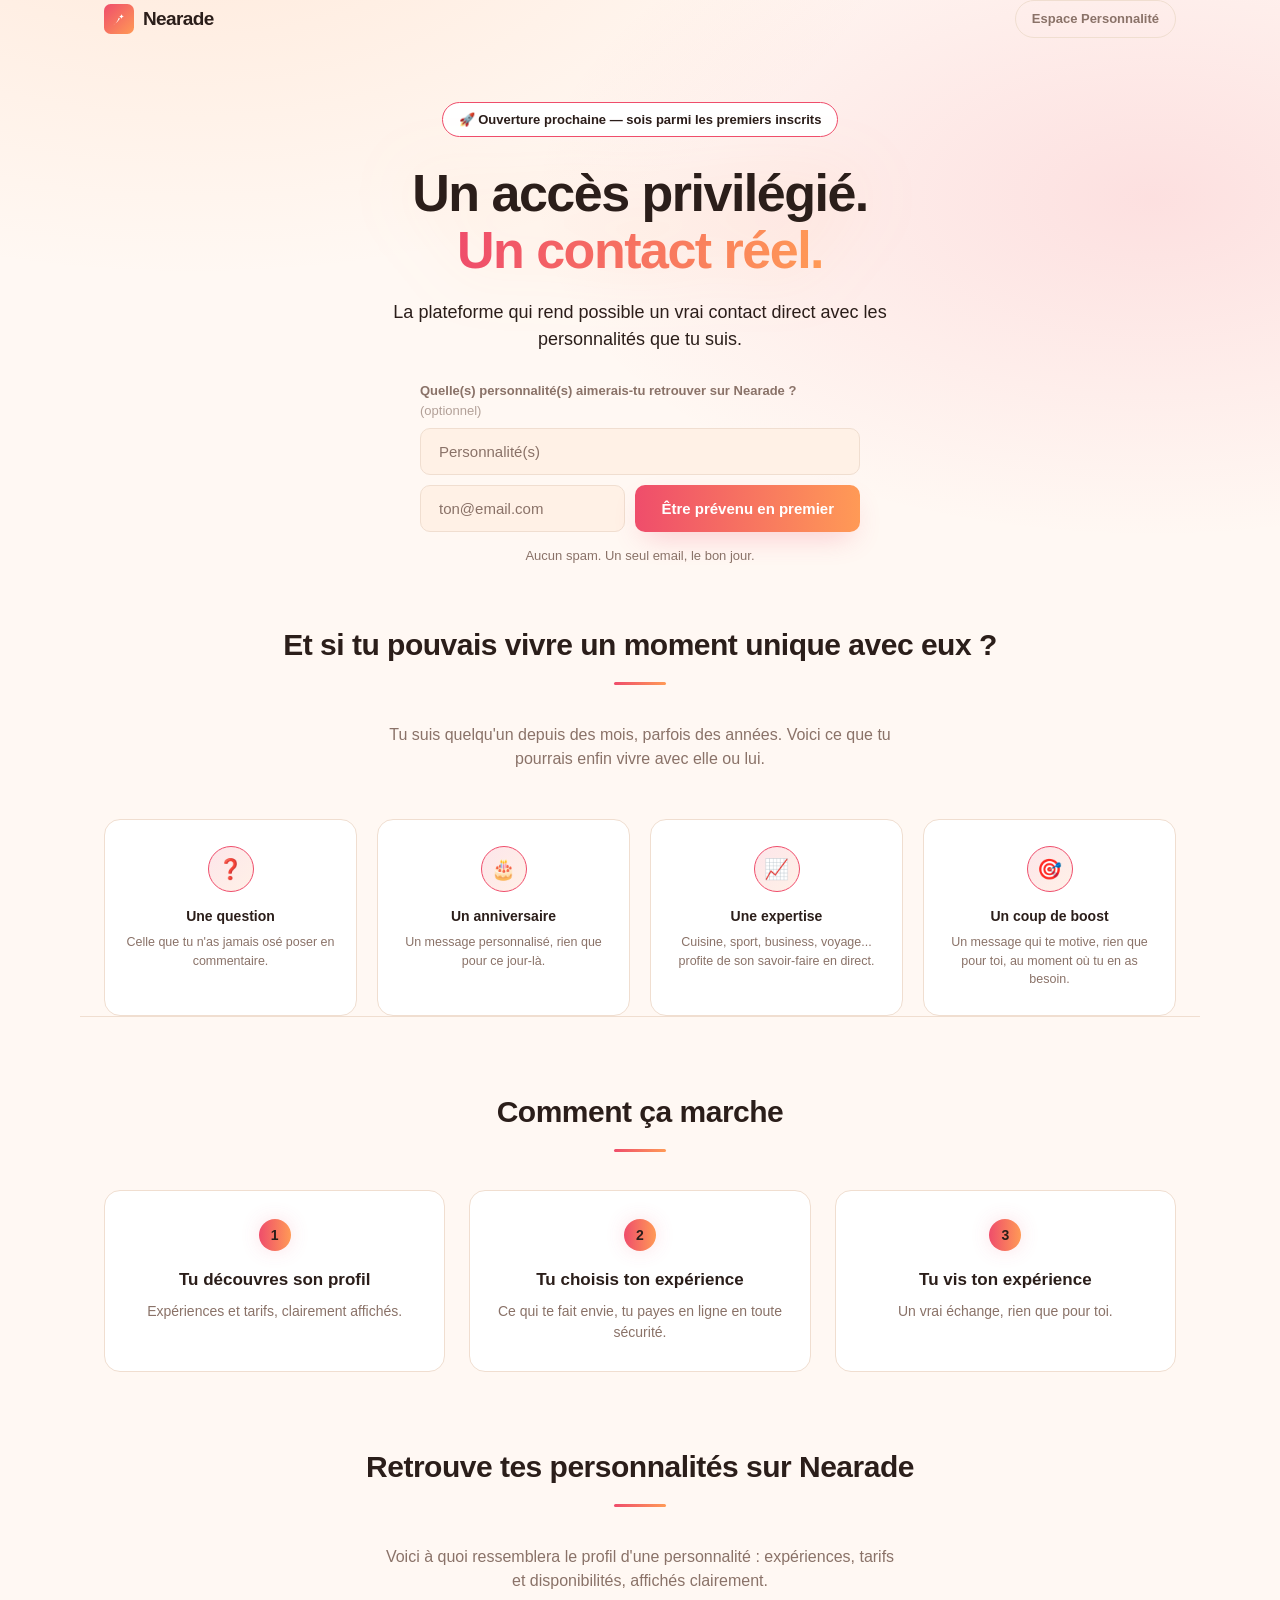
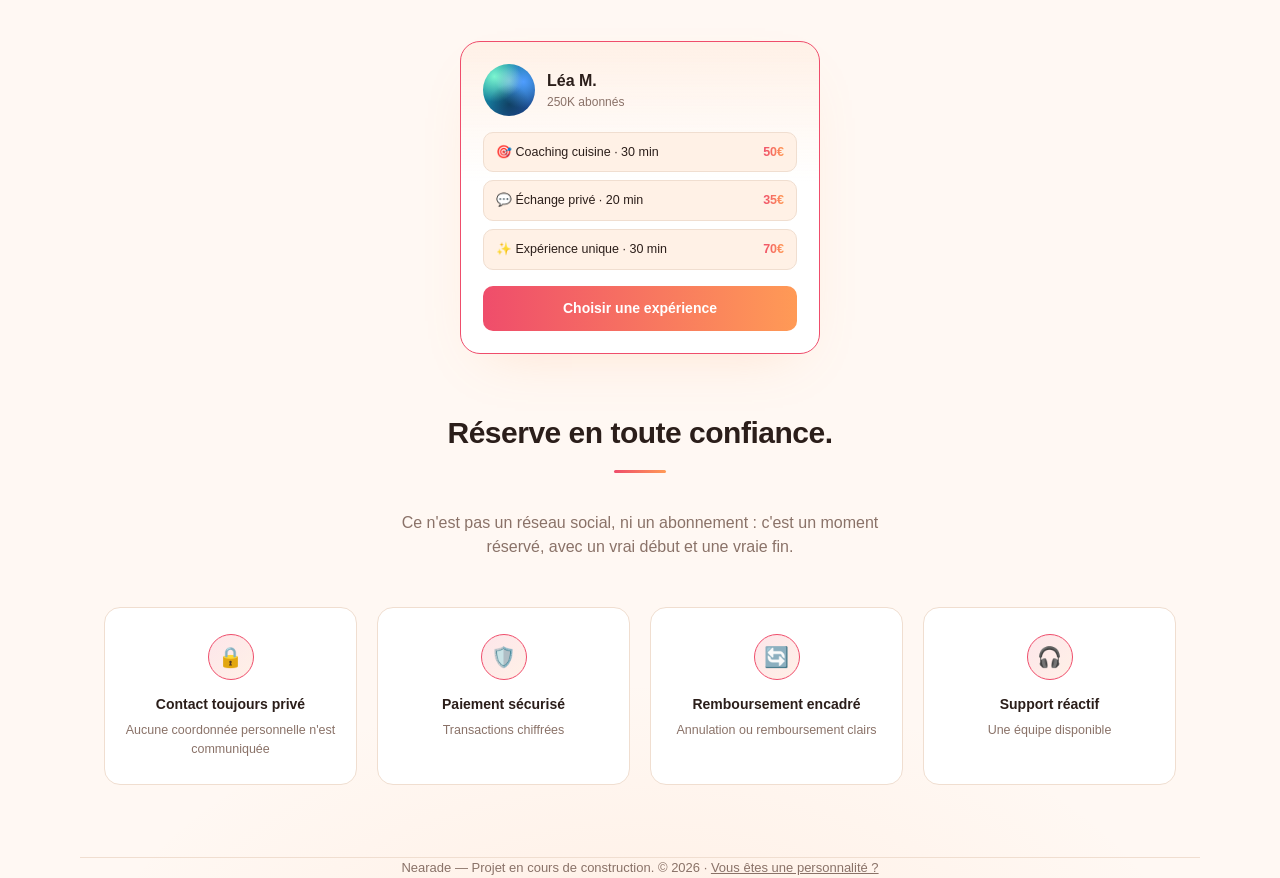
==== commit 422f2bc1: "Wordmark logo: N majuscule (Nearade)" ====
--- a/index.html
+++ b/index.html
@@ -14,7 +14,7 @@
 <header class="wrap">
   <div class="logo">
     <span class="logo-icon" aria-hidden="true"><svg viewBox="0 0 100 100"><path d="M 16.00 86.00 Q 40.00 71.40 55.34 49.01 L 48.66 42.99 Q 40.00 71.40 16.00 86.00 Z" fill="#fff"/><path d="M 76.87 37.81 Q 65.81 38.40 62.19 48.87 Q 61.60 37.81 51.13 34.19 Q 62.19 33.60 65.81 23.13 Q 66.40 34.19 76.87 37.81 Z" fill="#fff"/></svg></span>
-    <span class="logo-word">nearade</span>
+    <span class="logo-word">Nearade</span>
   </div>
   <a href="pour-personnalites.html" class="header-link">Espace Personnalité</a>
 </header>
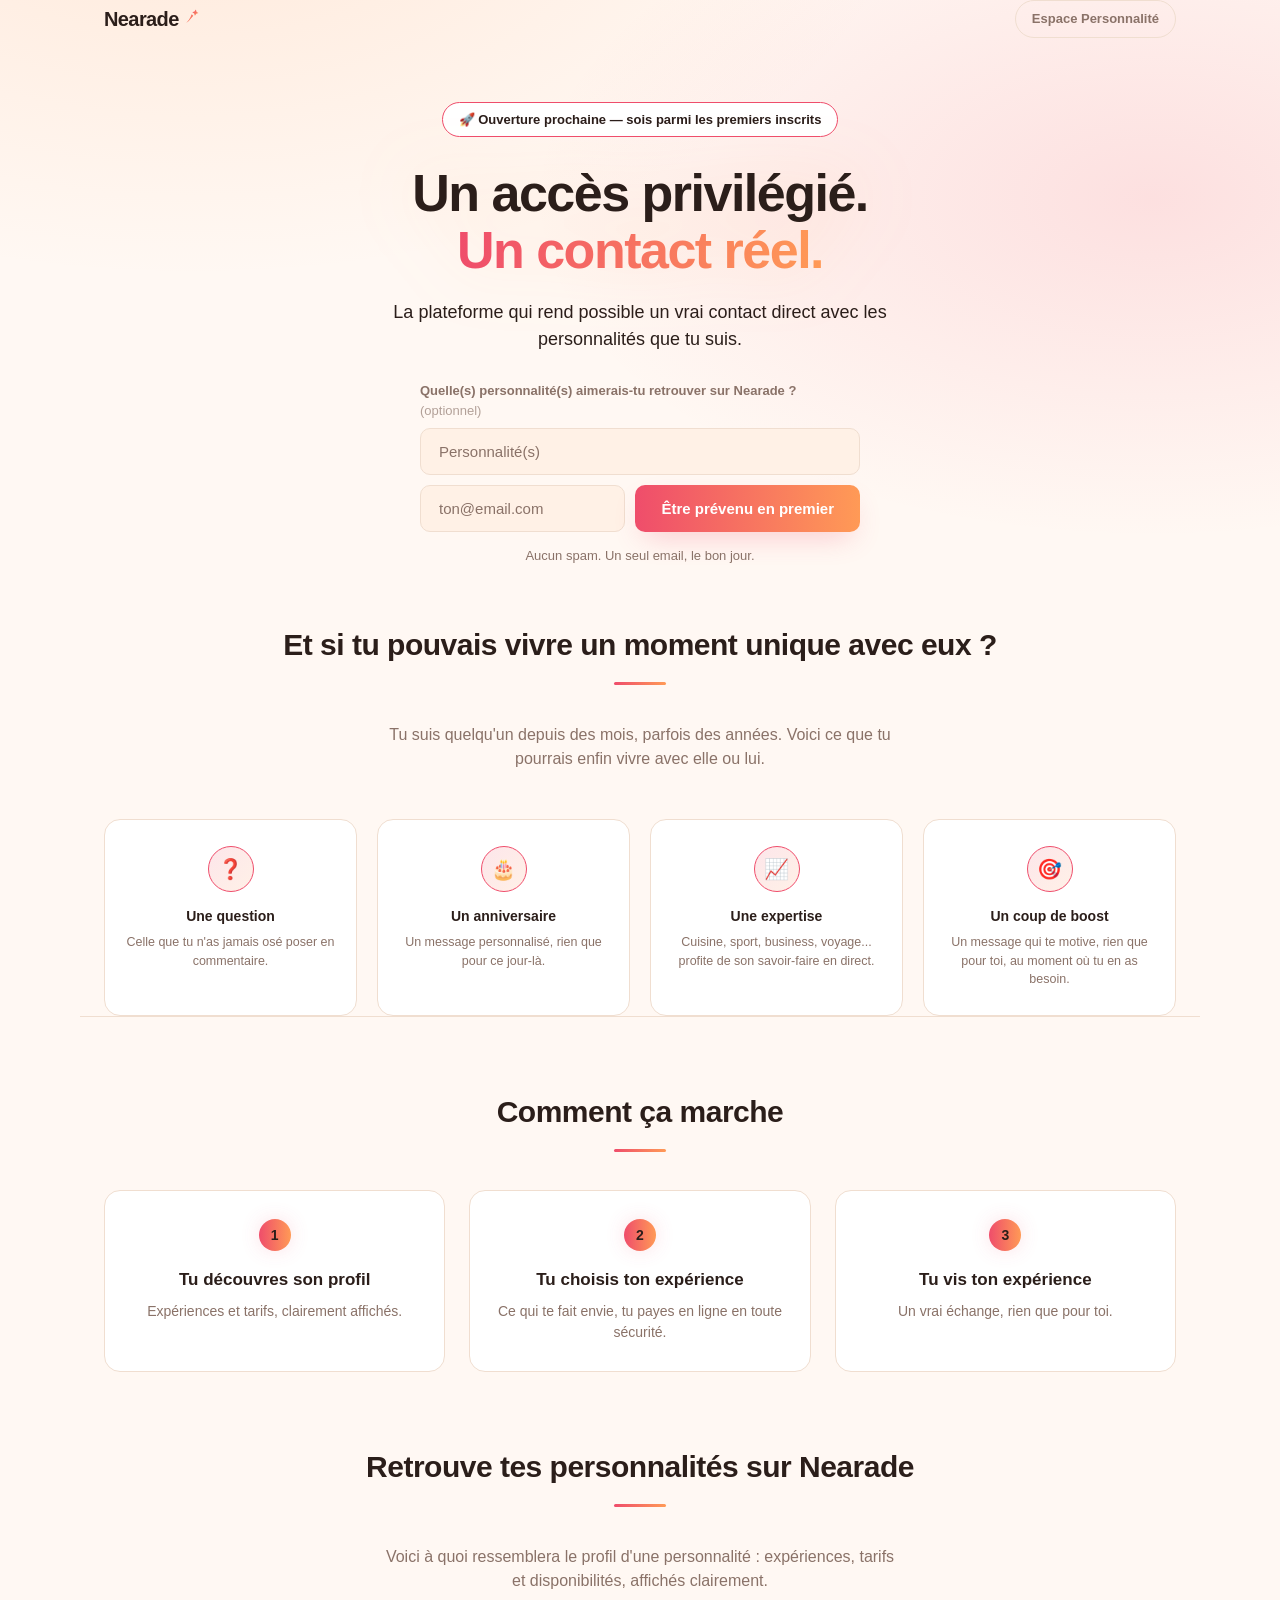
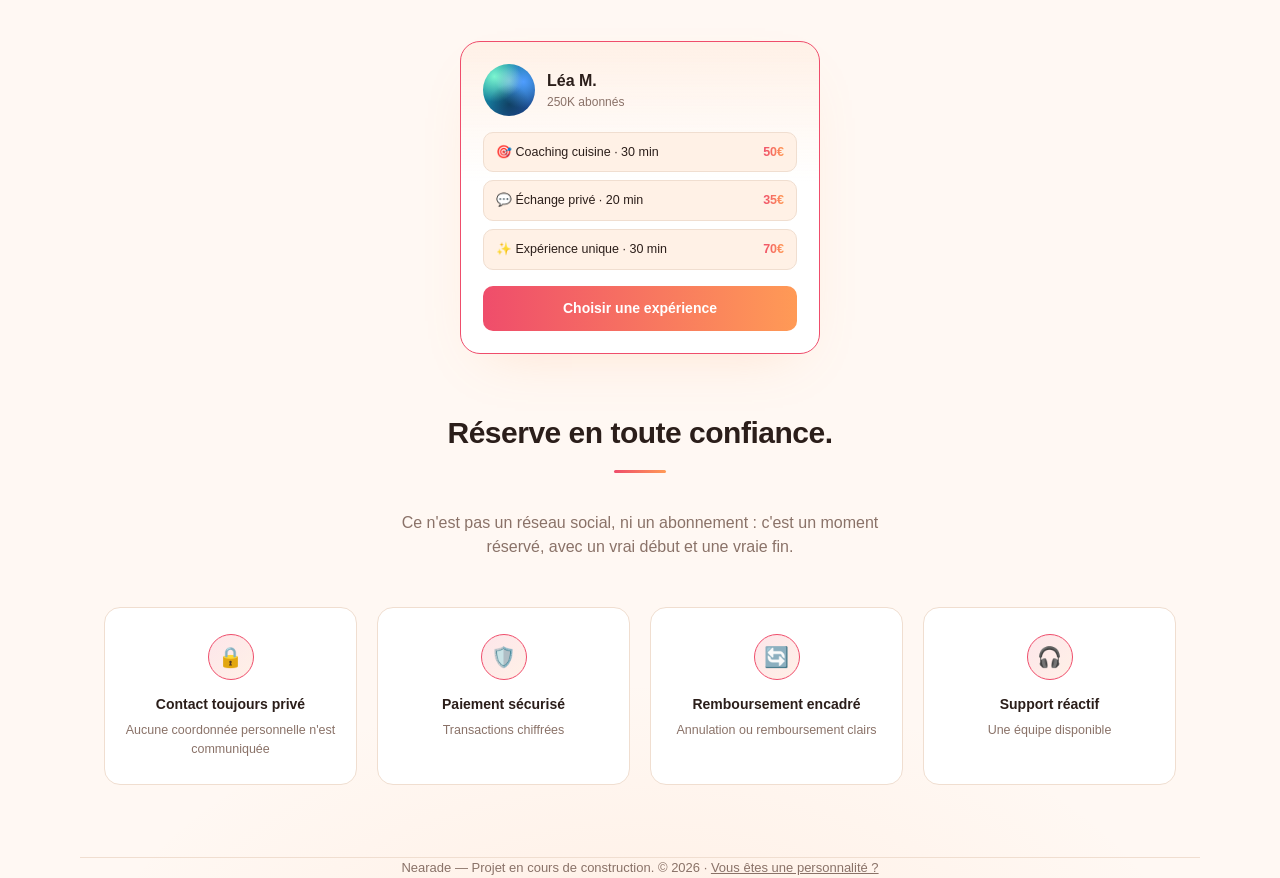
==== commit 2c19ac30: "Logo: retire l'encadre type icone d'app, etoile en degrade integree juste apres le mot Nearade" ====
--- a/index.html
+++ b/index.html
@@ -13,8 +13,8 @@
 
 <header class="wrap">
   <div class="logo">
-    <span class="logo-icon" aria-hidden="true"><svg viewBox="0 0 100 100"><path d="M 16.00 86.00 Q 40.00 71.40 55.34 49.01 L 48.66 42.99 Q 40.00 71.40 16.00 86.00 Z" fill="#fff"/><path d="M 76.87 37.81 Q 65.81 38.40 62.19 48.87 Q 61.60 37.81 51.13 34.19 Q 62.19 33.60 65.81 23.13 Q 66.40 34.19 76.87 37.81 Z" fill="#fff"/></svg></span>
     <span class="logo-word">Nearade</span>
+    <span class="logo-icon" aria-hidden="true"><svg viewBox="0 0 100 100"><defs><linearGradient id="logoGrad" x1="0%" y1="0%" x2="100%" y2="100%"><stop offset="0%" stop-color="#ef4d6b"/><stop offset="100%" stop-color="#ff9a56"/></linearGradient></defs><path d="M 16.00 86.00 Q 40.00 71.40 55.34 49.01 L 48.66 42.99 Q 40.00 71.40 16.00 86.00 Z" fill="url(#logoGrad)"/><path d="M 76.87 37.81 Q 65.81 38.40 62.19 48.87 Q 61.60 37.81 51.13 34.19 Q 62.19 33.60 65.81 23.13 Q 66.40 34.19 76.87 37.81 Z" fill="url(#logoGrad)"/></svg></span>
   </div>
   <a href="pour-personnalites.html" class="header-link">Espace Personnalité</a>
 </header>
--- a/styles.css
+++ b/styles.css
@@ -32,24 +32,19 @@
 .logo{
   display:flex;
   align-items:center;
-  gap:9px;
+  gap:1px;
   text-decoration:none;
 }
 .logo-icon{
-  width:30px;
-  height:30px;
+  width:24px;
+  height:24px;
   flex-shrink:0;
-  border-radius:22%;
-  background:linear-gradient(135deg,var(--accent),var(--accent-2));
-  display:flex;
-  align-items:center;
-  justify-content:center;
-  padding:6px;
+  margin-top:-6px;
 }
 .logo-icon svg{width:100%;height:100%;display:block;}
 .logo-word{
   font-weight:800;
-  font-size:19px;
+  font-size:20px;
   letter-spacing:-0.6px;
   color:var(--text);
 }
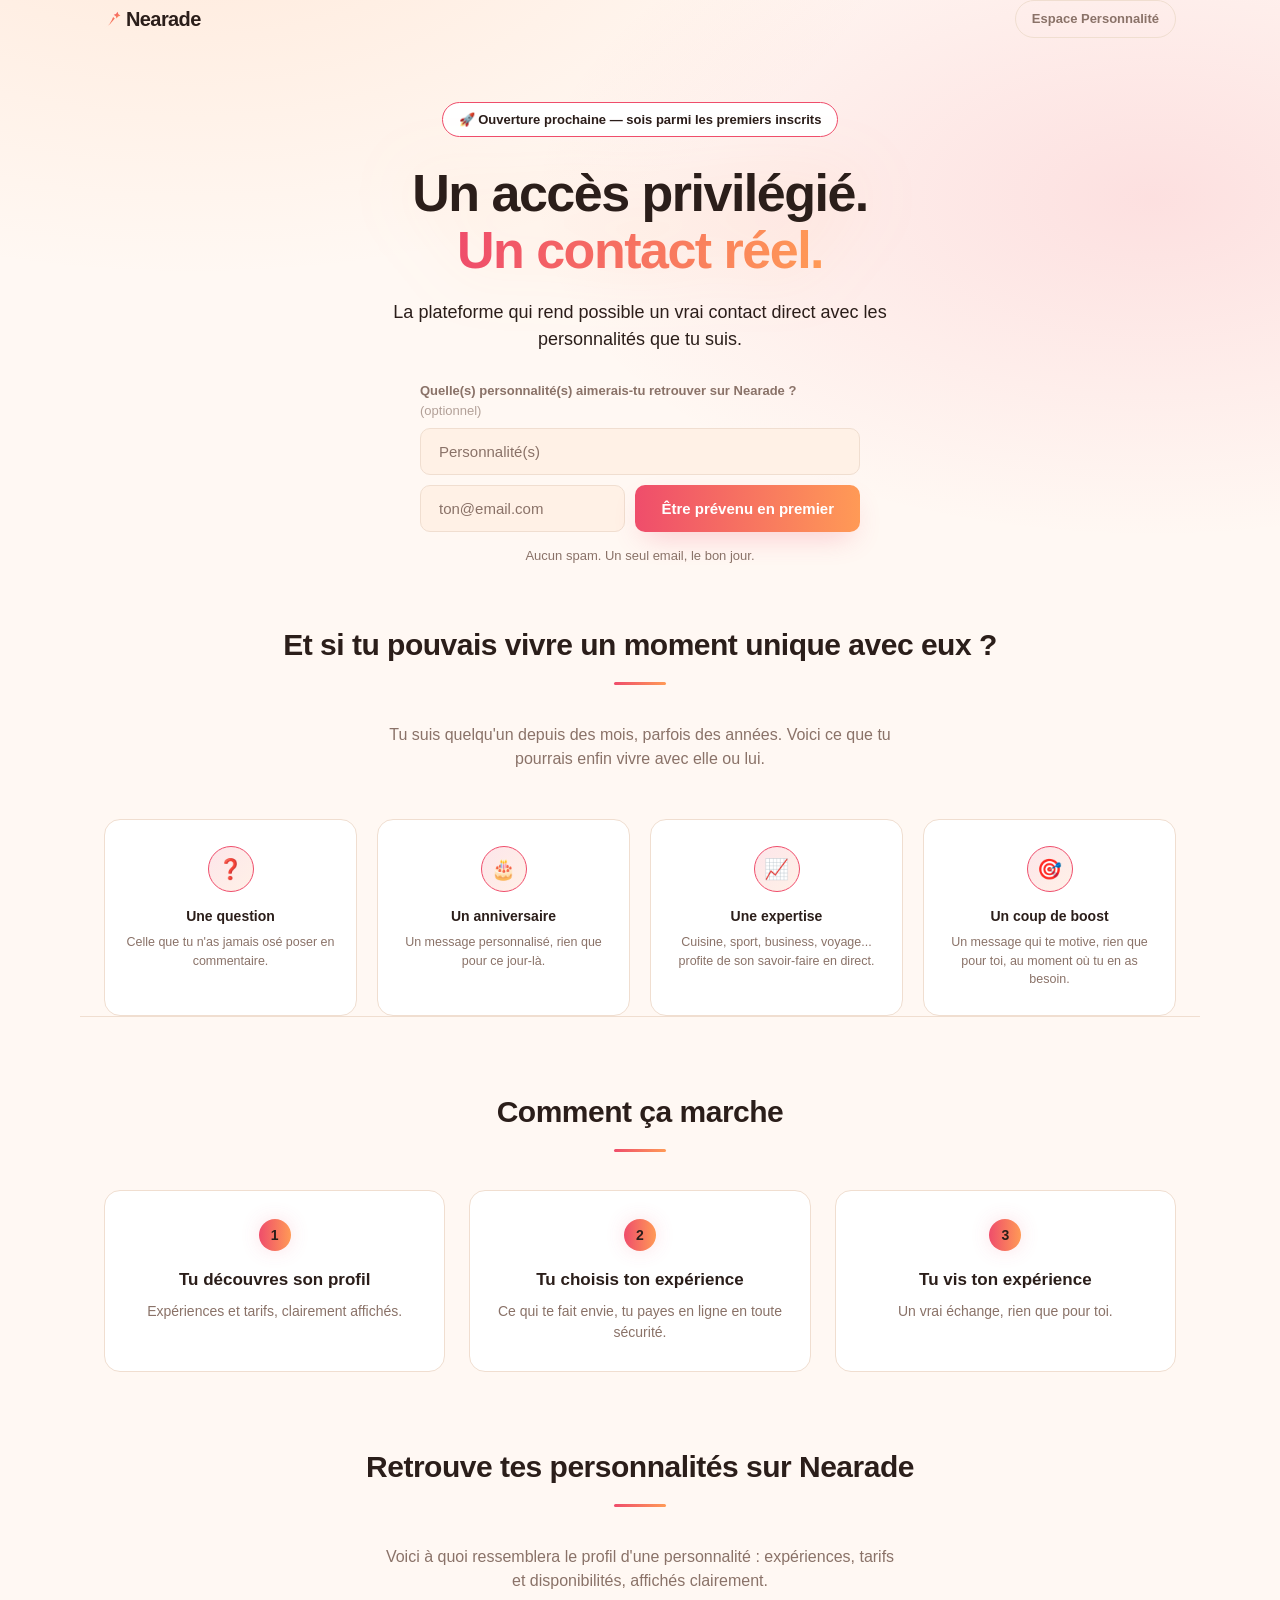
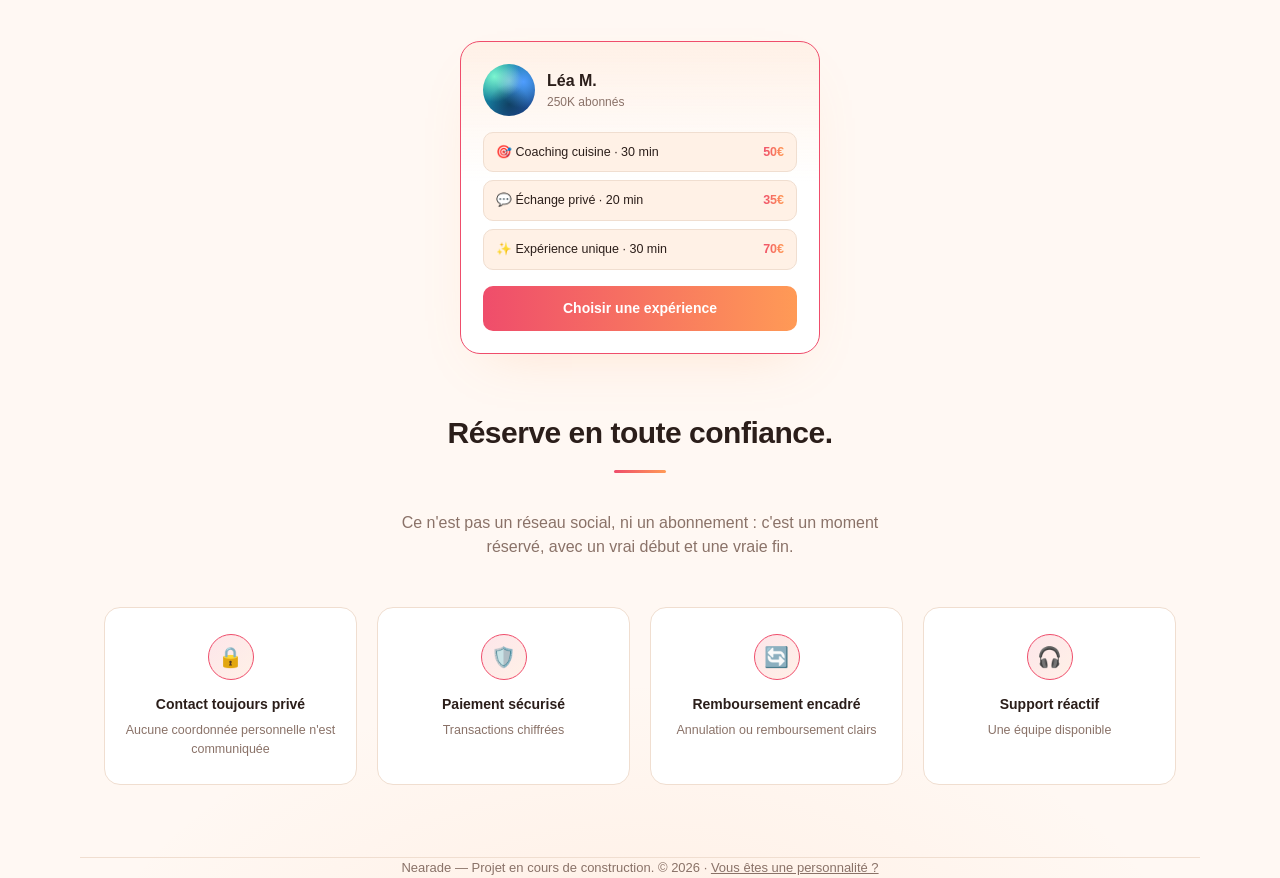
==== commit 2cac29d9: "Logo: icone avant le nom, viewBox recadree sur le dessin reel (sans marge parasite), alignee sur la " ====
--- a/index.html
+++ b/index.html
@@ -13,8 +13,8 @@
 
 <header class="wrap">
   <div class="logo">
+    <span class="logo-icon" aria-hidden="true"><svg viewBox="14 21 65 67"><defs><linearGradient id="logoGrad" x1="0%" y1="0%" x2="100%" y2="100%"><stop offset="0%" stop-color="#ef4d6b"/><stop offset="100%" stop-color="#ff9a56"/></linearGradient></defs><path d="M 16.00 86.00 Q 40.00 71.40 55.34 49.01 L 48.66 42.99 Q 40.00 71.40 16.00 86.00 Z" fill="url(#logoGrad)"/><path d="M 76.87 37.81 Q 65.81 38.40 62.19 48.87 Q 61.60 37.81 51.13 34.19 Q 62.19 33.60 65.81 23.13 Q 66.40 34.19 76.87 37.81 Z" fill="url(#logoGrad)"/></svg></span>
     <span class="logo-word">Nearade</span>
-    <span class="logo-icon" aria-hidden="true"><svg viewBox="0 0 100 100"><defs><linearGradient id="logoGrad" x1="0%" y1="0%" x2="100%" y2="100%"><stop offset="0%" stop-color="#ef4d6b"/><stop offset="100%" stop-color="#ff9a56"/></linearGradient></defs><path d="M 16.00 86.00 Q 40.00 71.40 55.34 49.01 L 48.66 42.99 Q 40.00 71.40 16.00 86.00 Z" fill="url(#logoGrad)"/><path d="M 76.87 37.81 Q 65.81 38.40 62.19 48.87 Q 61.60 37.81 51.13 34.19 Q 62.19 33.60 65.81 23.13 Q 66.40 34.19 76.87 37.81 Z" fill="url(#logoGrad)"/></svg></span>
   </div>
   <a href="pour-personnalites.html" class="header-link">Espace Personnalité</a>
 </header>
--- a/styles.css
+++ b/styles.css
@@ -31,15 +31,14 @@
 }
 .logo{
   display:flex;
-  align-items:center;
-  gap:1px;
+  align-items:flex-end;
+  gap:5px;
   text-decoration:none;
 }
 .logo-icon{
-  width:24px;
-  height:24px;
+  width:17px;
+  height:18px;
   flex-shrink:0;
-  margin-top:-6px;
 }
 .logo-icon svg{width:100%;height:100%;display:block;}
 .logo-word{
@@ -47,6 +46,7 @@
   font-size:20px;
   letter-spacing:-0.6px;
   color:var(--text);
+  line-height:1;
 }
 .header-link{
   font-size:13px;
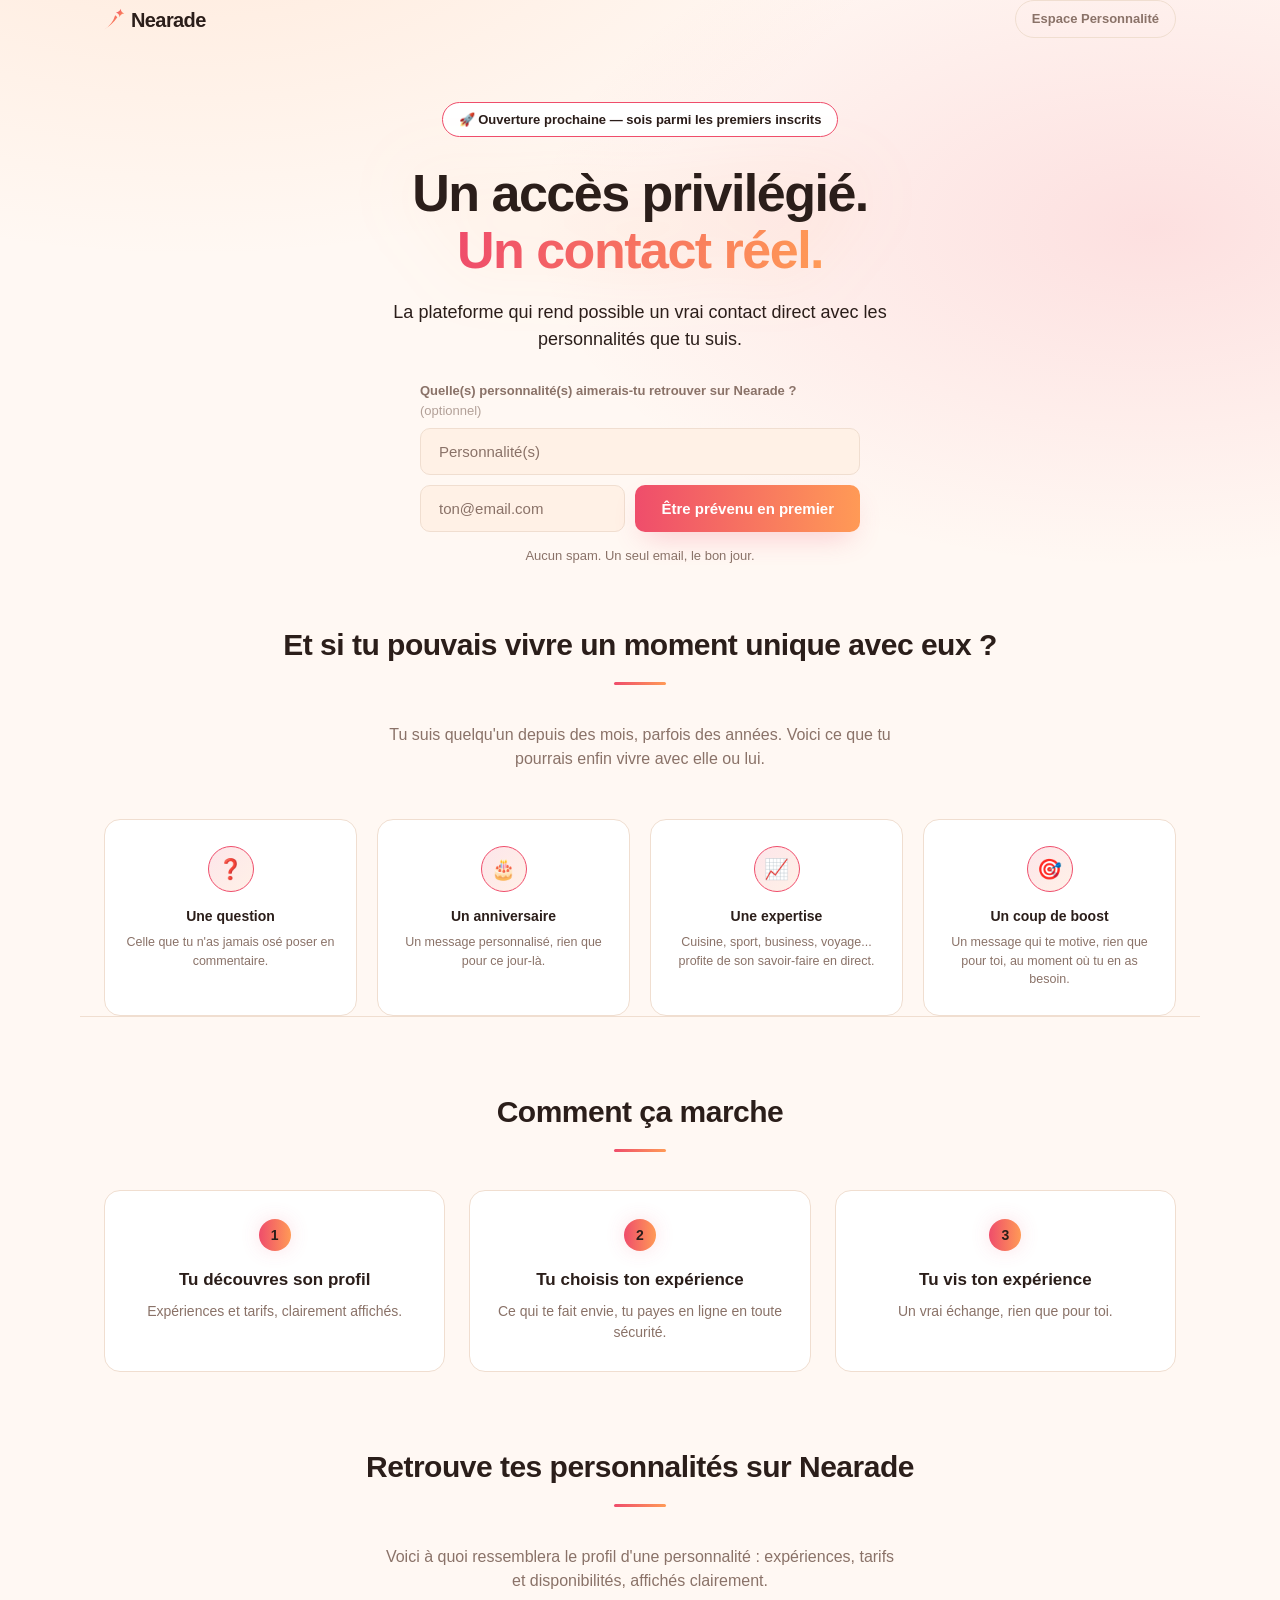
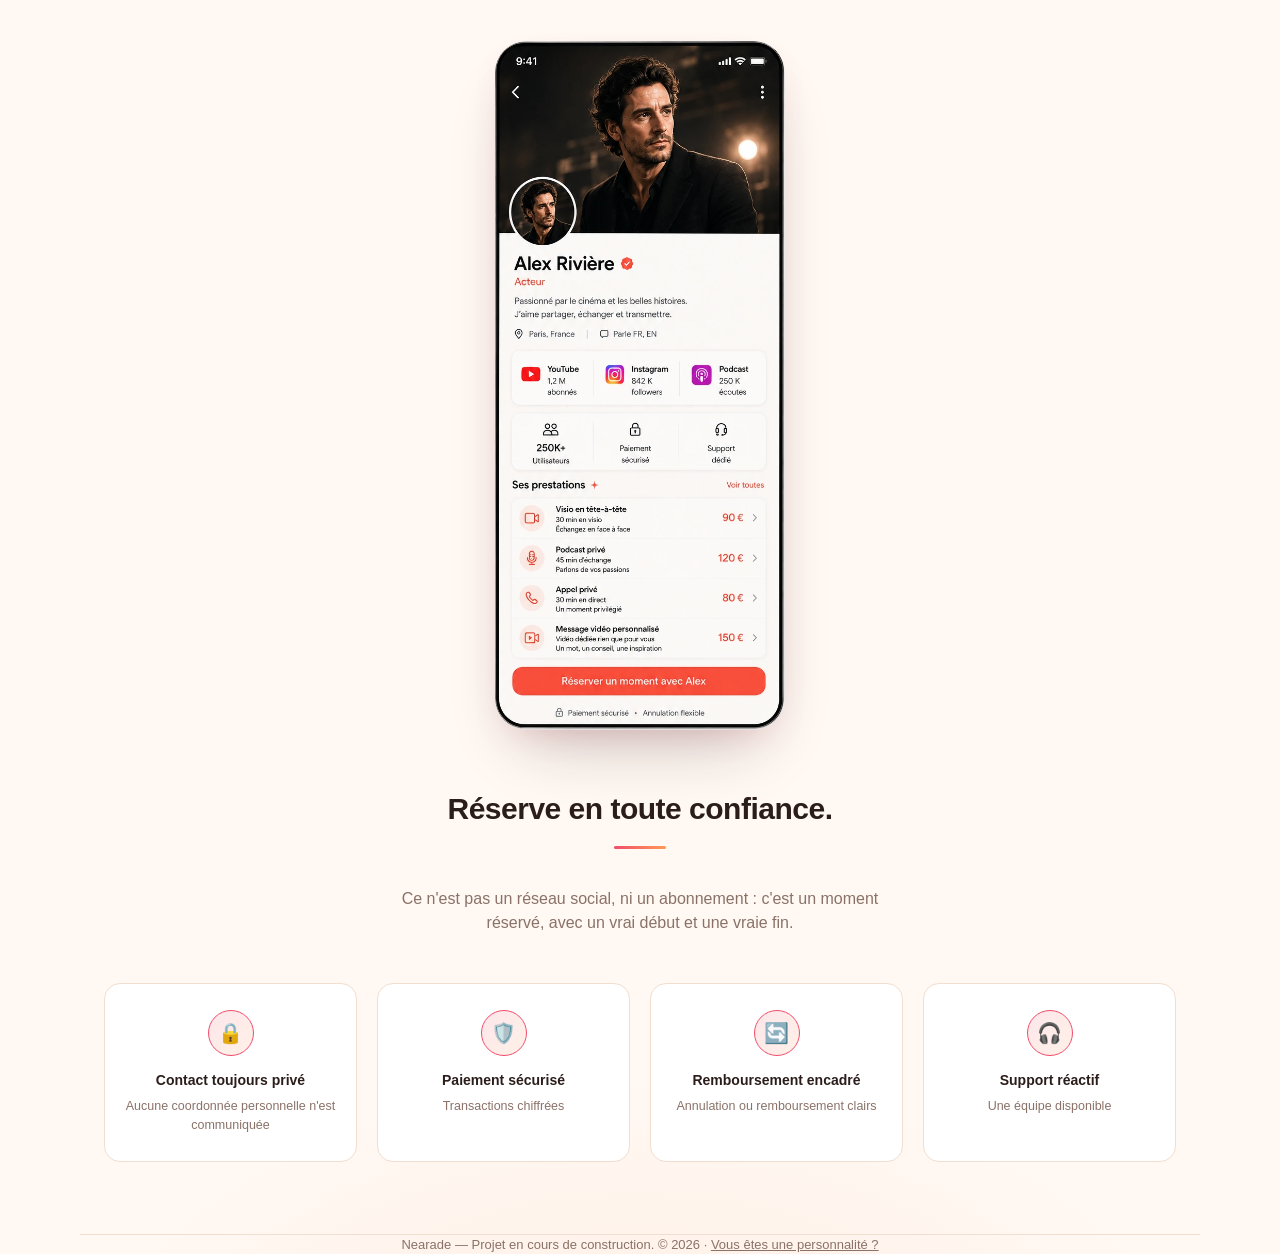
==== commit dbcd08de: "Remplace la mini-carte profil par un aperçu réaliste du profil personnalité dans l'appli (mockup tel" ====
--- a/index.html
+++ b/index.html
@@ -89,20 +89,8 @@
 <section class="wrap">
   <h2 class="section-title">Retrouve tes personnalités sur Nearade</h2>
   <p class="section-sub">Voici à quoi ressemblera le profil d'une personnalité : expériences, tarifs et disponibilités, affichés clairement.</p>
-  <div class="profile-card profile-card-showcase" style="max-width:360px;margin:0 auto;">
-    <div class="profile-top">
-      <div class="profile-avatar avatar-photo avatar-a"></div>
-      <div>
-        <div class="profile-name">Léa M.</div>
-        <div class="profile-tag">250K abonnés</div>
-      </div>
-    </div>
-    <div class="profile-services">
-      <div class="profile-service"><span>🎯 Coaching cuisine · 30 min</span><span class="price">50€</span></div>
-      <div class="profile-service"><span>💬 Échange privé · 20 min</span><span class="price">35€</span></div>
-      <div class="profile-service"><span>✨ Expérience unique · 30 min</span><span class="price">70€</span></div>
-    </div>
-    <div class="demo-btn">Choisir une expérience</div>
+  <div class="app-preview">
+    <img src="app-preview.webp" alt="Aperçu du profil d'une personnalité sur l'application Nearade, avec ses réseaux, ses statistiques et ses expériences proposées" loading="lazy" width="562" height="1336">
   </div>
 </section>
 
--- a/styles.css
+++ b/styles.css
@@ -32,12 +32,12 @@
 .logo{
   display:flex;
   align-items:flex-end;
-  gap:5px;
+  gap:6px;
   text-decoration:none;
 }
 .logo-icon{
-  width:17px;
-  height:18px;
+  width:21px;
+  height:22px;
   flex-shrink:0;
 }
 .logo-icon svg{width:100%;height:100%;display:block;}
@@ -530,6 +530,18 @@
   font-weight:700;
   font-size:14px;
 }
+.app-preview{
+  display:flex;
+  justify-content:center;
+}
+.app-preview img{
+  width:100%;
+  max-width:290px;
+  height:auto;
+  display:block;
+  border-radius:32px;
+  box-shadow:0 34px 70px -30px rgba(43,30,26,.32), 0 12px 34px -14px rgba(239,77,107,.22);
+}
 .profile-card-showcase{
   border:1px solid var(--accent);
   background:linear-gradient(180deg, rgba(255,154,86,.08), var(--card) 45%);
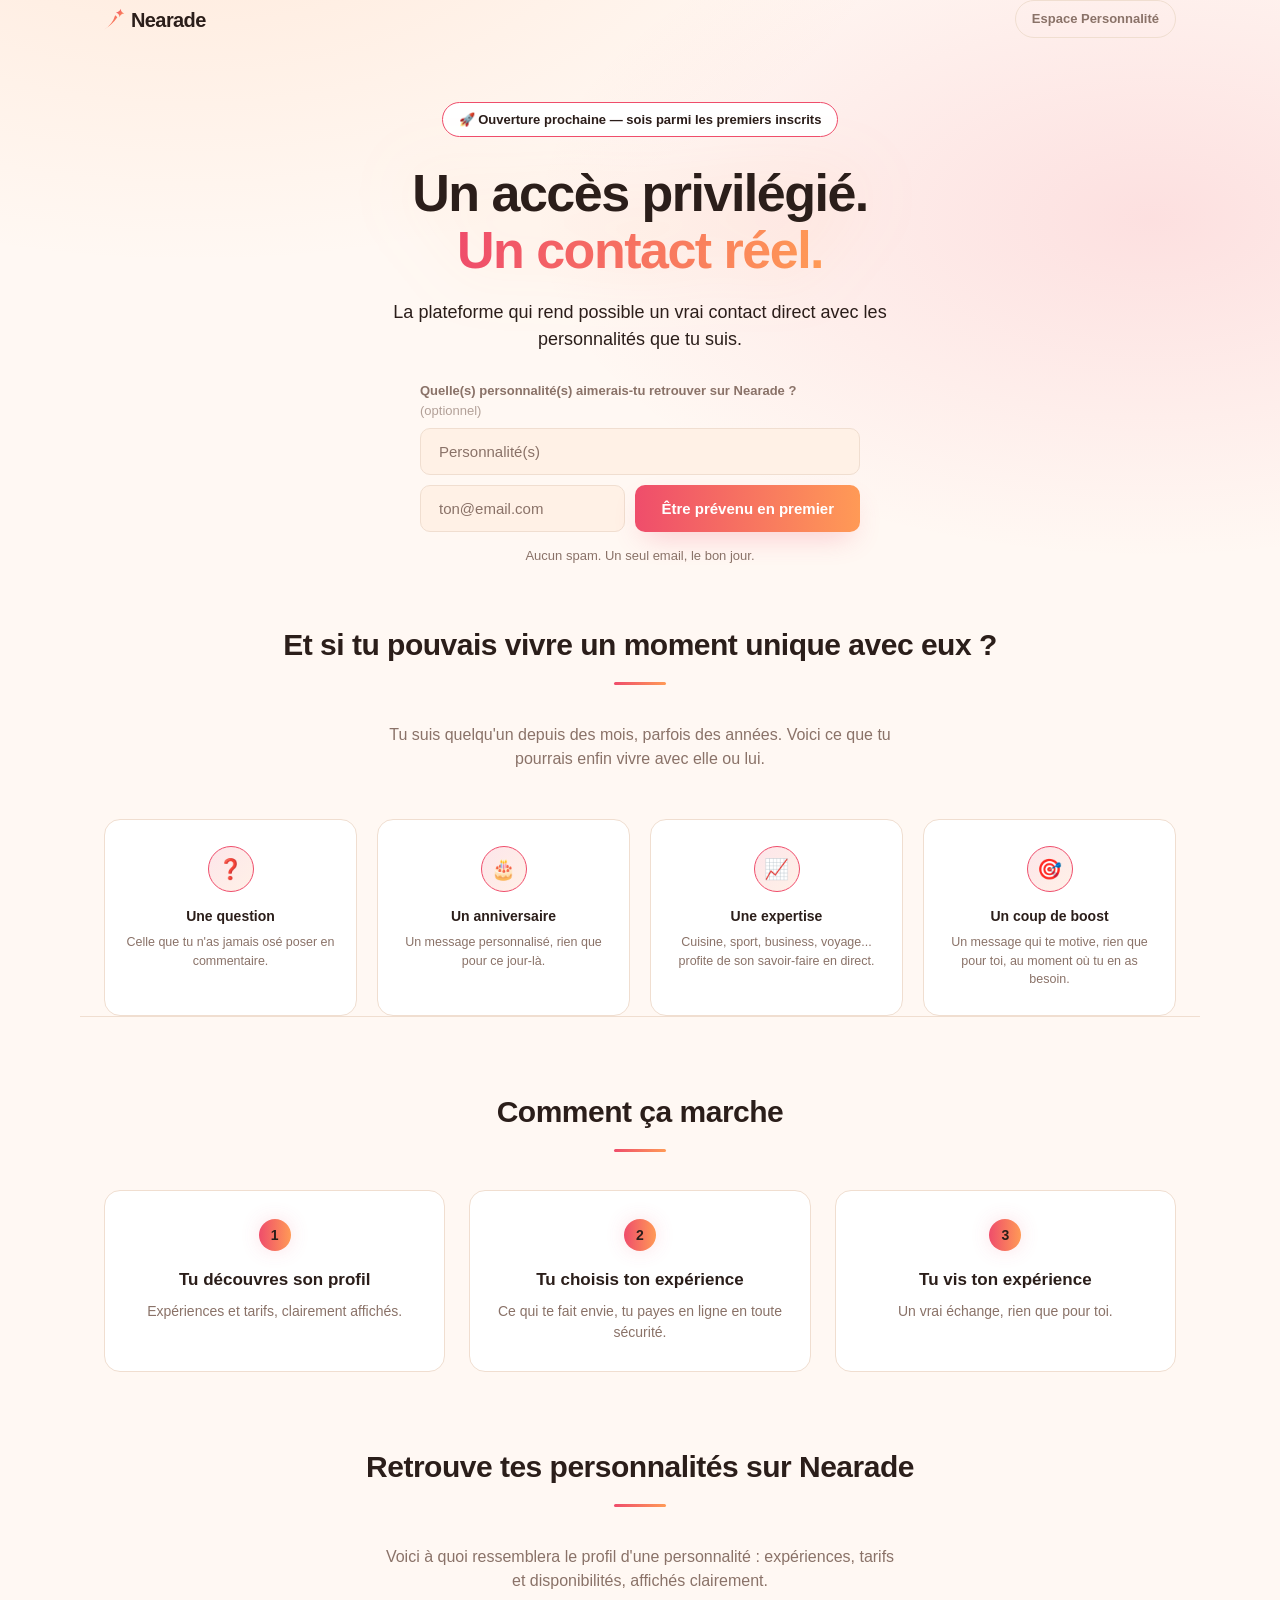
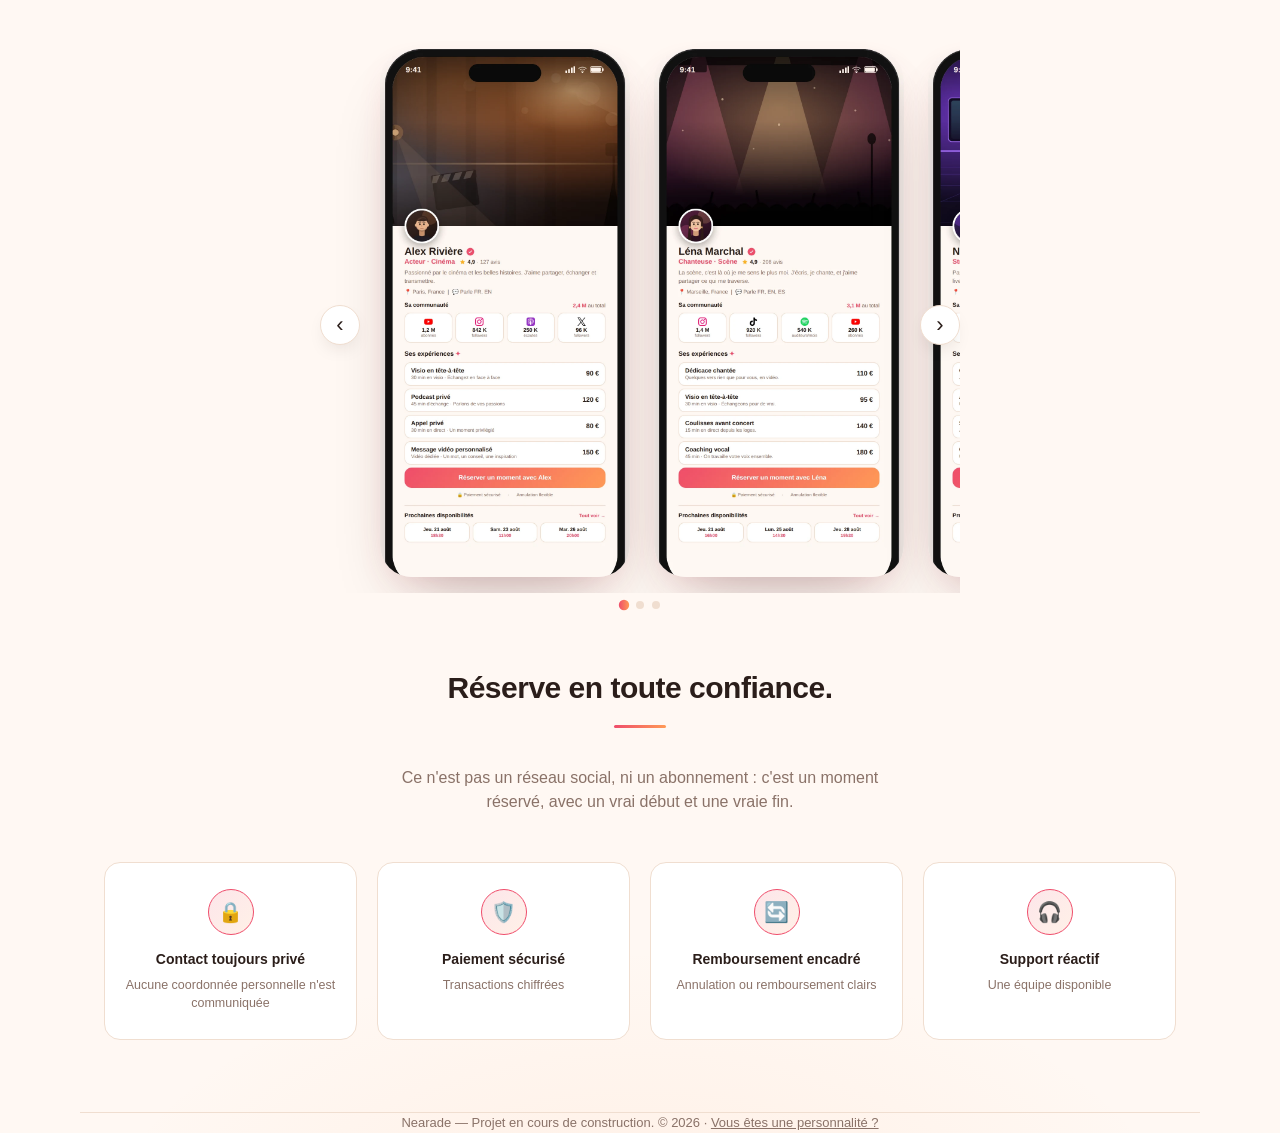
==== commit 71b9ac32: "Home page: carrousel des 3 profils (Alex, Lena, Neyko) a la place du mockup unique" ====
--- a/index.html
+++ b/index.html
@@ -89,8 +89,25 @@
 <section class="wrap">
   <h2 class="section-title">Retrouve tes personnalités sur Nearade</h2>
   <p class="section-sub">Voici à quoi ressemblera le profil d'une personnalité : expériences, tarifs et disponibilités, affichés clairement.</p>
-  <div class="app-preview">
-    <img src="app-preview.webp" alt="Aperçu du profil d'une personnalité sur l'application Nearade, avec ses réseaux, ses statistiques et ses expériences proposées" loading="lazy" width="562" height="1336">
+  <div class="app-carousel">
+    <button class="carousel-btn carousel-prev" type="button" aria-label="Profil précédent">‹</button>
+    <div class="app-carousel-track">
+      <div class="app-carousel-slide">
+        <img src="carousel-alex.webp" alt="Aperçu du profil d'Alex, acteur, sur l'application Nearade" loading="lazy" width="836" height="1766">
+      </div>
+      <div class="app-carousel-slide">
+        <img src="carousel-lena.webp" alt="Aperçu du profil de Léna, chanteuse, sur l'application Nearade" loading="lazy" width="836" height="1766">
+      </div>
+      <div class="app-carousel-slide">
+        <img src="carousel-neyko.webp" alt="Aperçu du profil de Neyko, créateur gaming sur Twitch, sur l'application Nearade" loading="lazy" width="836" height="1766">
+      </div>
+    </div>
+    <button class="carousel-btn carousel-next" type="button" aria-label="Profil suivant">›</button>
+    <div class="carousel-dots">
+      <button class="carousel-dot active" type="button" aria-label="Voir le profil 1"></button>
+      <button class="carousel-dot" type="button" aria-label="Voir le profil 2"></button>
+      <button class="carousel-dot" type="button" aria-label="Voir le profil 3"></button>
+    </div>
   </div>
 </section>
 
@@ -170,6 +187,44 @@
       document.getElementById('confirm-' + audience).style.display = 'block';
     });
   });
+
+  // Carrousel des exemples de profils (Alex / Léna / Neyko)
+  (function () {
+    const carousel = document.querySelector('.app-carousel');
+    if (!carousel) return;
+    const track = carousel.querySelector('.app-carousel-track');
+    const slides = Array.from(carousel.querySelectorAll('.app-carousel-slide'));
+    const dots = Array.from(carousel.querySelectorAll('.carousel-dot'));
+    const prevBtn = carousel.querySelector('.carousel-prev');
+    const nextBtn = carousel.querySelector('.carousel-next');
+    let current = 0;
+
+    function goTo(i) {
+      current = Math.max(0, Math.min(slides.length - 1, i));
+      slides[current].scrollIntoView({ behavior: 'smooth', block: 'nearest', inline: 'center' });
+    }
+
+    dots.forEach((dot, i) => dot.addEventListener('click', () => goTo(i)));
+    prevBtn.addEventListener('click', () => goTo(current - 1));
+    nextBtn.addEventListener('click', () => goTo(current + 1));
+
+    // Met à jour le point actif en fonction du défilement (manuel ou tactile)
+    let scrollTimeout;
+    track.addEventListener('scroll', () => {
+      clearTimeout(scrollTimeout);
+      scrollTimeout = setTimeout(() => {
+        const trackCenter = track.scrollLeft + track.clientWidth / 2;
+        let closest = 0;
+        let closestDist = Infinity;
+        slides.forEach((slide, i) => {
+          const dist = Math.abs((slide.offsetLeft + slide.clientWidth / 2) - trackCenter);
+          if (dist < closestDist) { closestDist = dist; closest = i; }
+        });
+        current = closest;
+        dots.forEach((d, i) => d.classList.toggle('active', i === current));
+      }, 100);
+    });
+  })();
 </script>
 
 </body>
--- a/styles.css
+++ b/styles.css
@@ -542,6 +542,94 @@
   border-radius:32px;
   box-shadow:0 34px 70px -30px rgba(43,30,26,.32), 0 12px 34px -14px rgba(239,77,107,.22);
 }
+.app-preview-pair{
+  display:flex;
+  justify-content:center;
+  align-items:flex-start;
+  gap:40px;
+  flex-wrap:wrap;
+}
+.app-preview-pair .app-preview img{
+  max-width:250px;
+}
+
+.app-carousel{
+  position:relative;
+  max-width:640px;
+  margin:0 auto;
+}
+.app-carousel-track{
+  display:flex;
+  gap:24px;
+  overflow-x:auto;
+  scroll-snap-type:x mandatory;
+  scroll-behavior:smooth;
+  padding:8px 60px 16px;
+  -webkit-overflow-scrolling:touch;
+  scrollbar-width:none;
+}
+.app-carousel-track::-webkit-scrollbar{display:none;}
+.app-carousel-slide{
+  flex:0 0 auto;
+  width:250px;
+  scroll-snap-align:center;
+  display:flex;
+  justify-content:center;
+}
+.app-carousel-slide img{
+  width:100%;
+  height:auto;
+  display:block;
+  border-radius:32px;
+  box-shadow:0 34px 70px -30px rgba(43,30,26,.32), 0 12px 34px -14px rgba(239,77,107,.22);
+}
+.carousel-btn{
+  position:absolute;
+  top:50%;
+  transform:translateY(-50%);
+  width:40px;
+  height:40px;
+  border-radius:50%;
+  border:1px solid var(--border);
+  background:var(--card);
+  color:var(--text);
+  font-size:22px;
+  line-height:1;
+  cursor:pointer;
+  display:flex;
+  align-items:center;
+  justify-content:center;
+  box-shadow:0 8px 20px -10px rgba(43,30,26,.25);
+  transition:border-color .15s ease, transform .15s ease;
+  z-index:2;
+}
+.carousel-btn:hover{border-color:var(--accent);transform:translateY(-50%) scale(1.06);}
+.carousel-prev{left:0;}
+.carousel-next{right:0;}
+.carousel-dots{
+  display:flex;
+  justify-content:center;
+  gap:8px;
+  margin-top:8px;
+}
+.carousel-dot{
+  width:8px;
+  height:8px;
+  border-radius:50%;
+  border:none;
+  background:var(--border);
+  cursor:pointer;
+  padding:0;
+  transition:background .15s ease, transform .15s ease;
+}
+.carousel-dot.active{
+  background:linear-gradient(90deg,var(--accent),var(--accent-2));
+  transform:scale(1.3);
+}
+@media (max-width:600px){
+  .app-carousel-track{padding:8px 44px 16px;}
+  .carousel-btn{width:34px;height:34px;font-size:18px;}
+}
 .profile-card-showcase{
   border:1px solid var(--accent);
   background:linear-gradient(180deg, rgba(255,154,86,.08), var(--card) 45%);
@@ -688,6 +776,7 @@
   .trust-grid{grid-template-columns:1fr 1fr;}
   .trust-grid.trust-grid-4{grid-template-columns:1fr 1fr;}
   .profile-grid{grid-template-columns:1fr;}
+  .app-preview-pair{flex-direction:column;align-items:center;gap:32px;}
 
   header{padding-top:16px;padding-bottom:16px;}
   .hero{padding-top:28px;padding-bottom:32px;}
